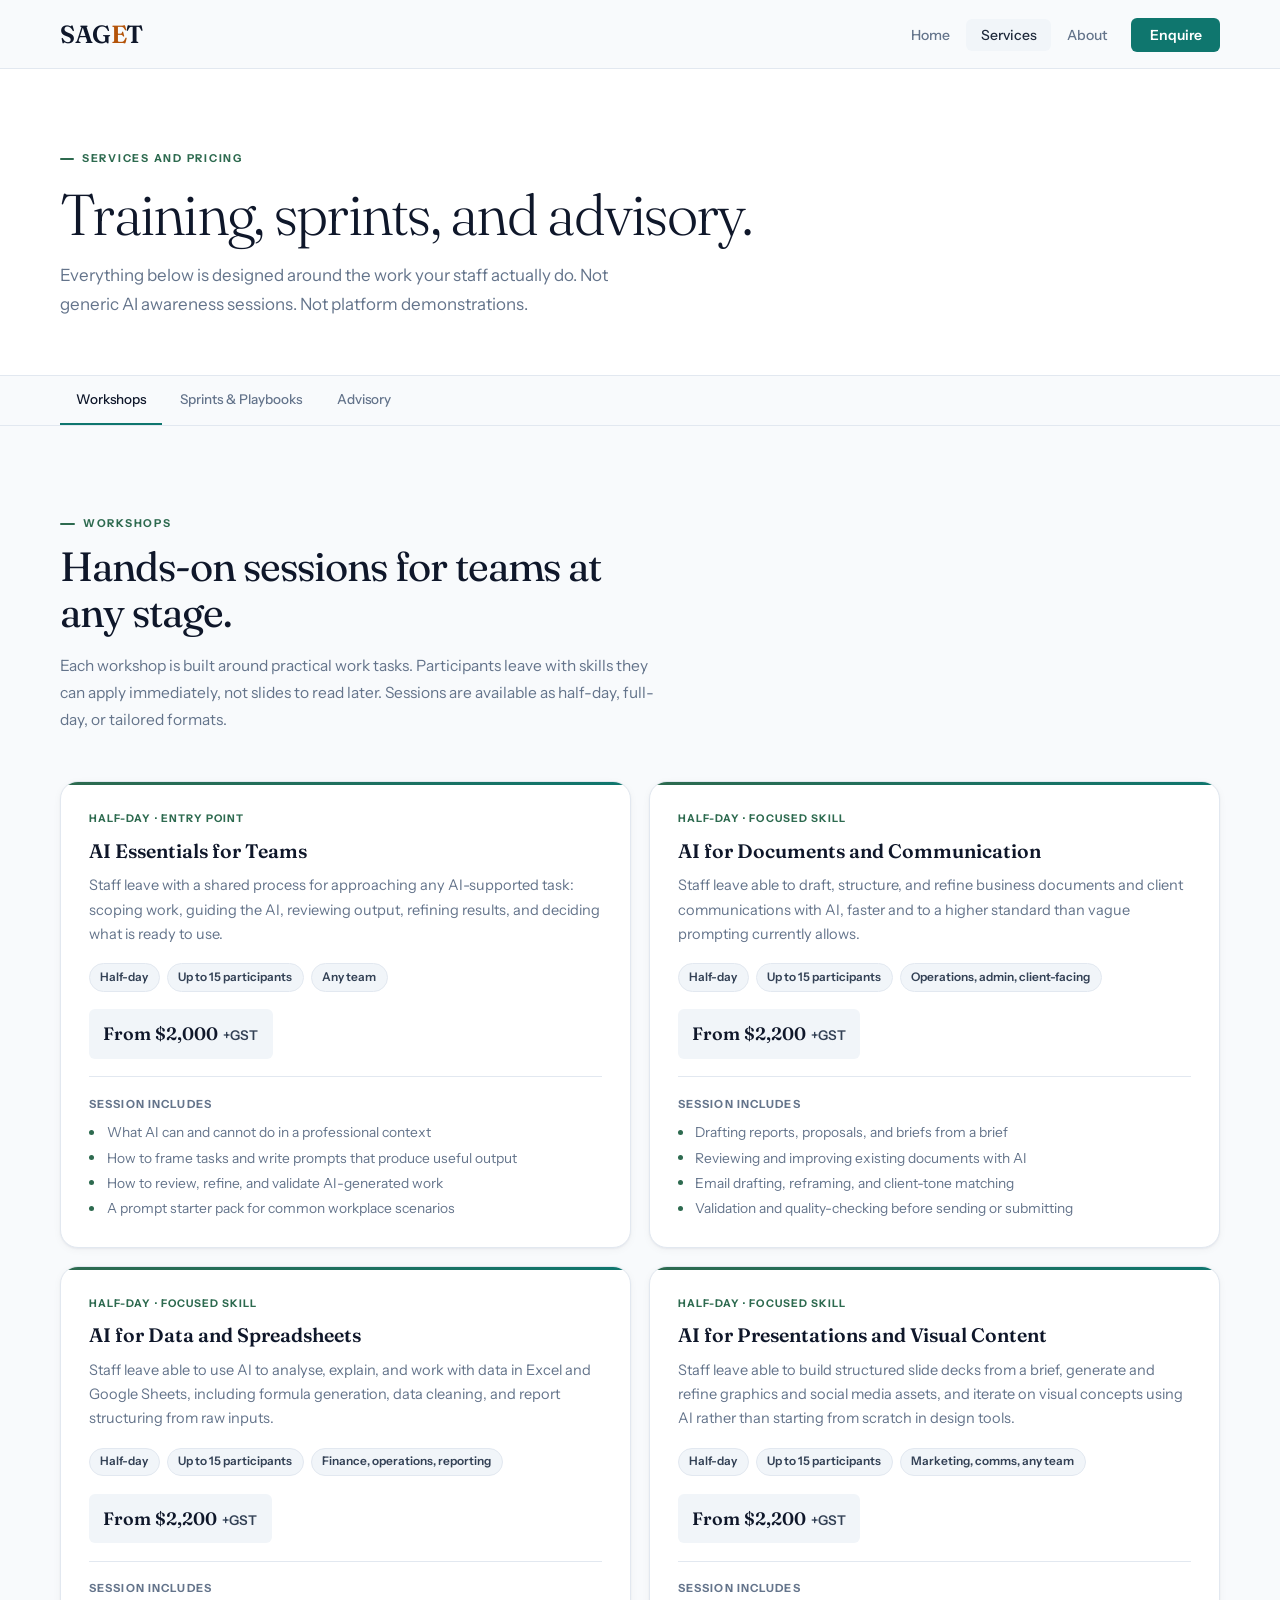
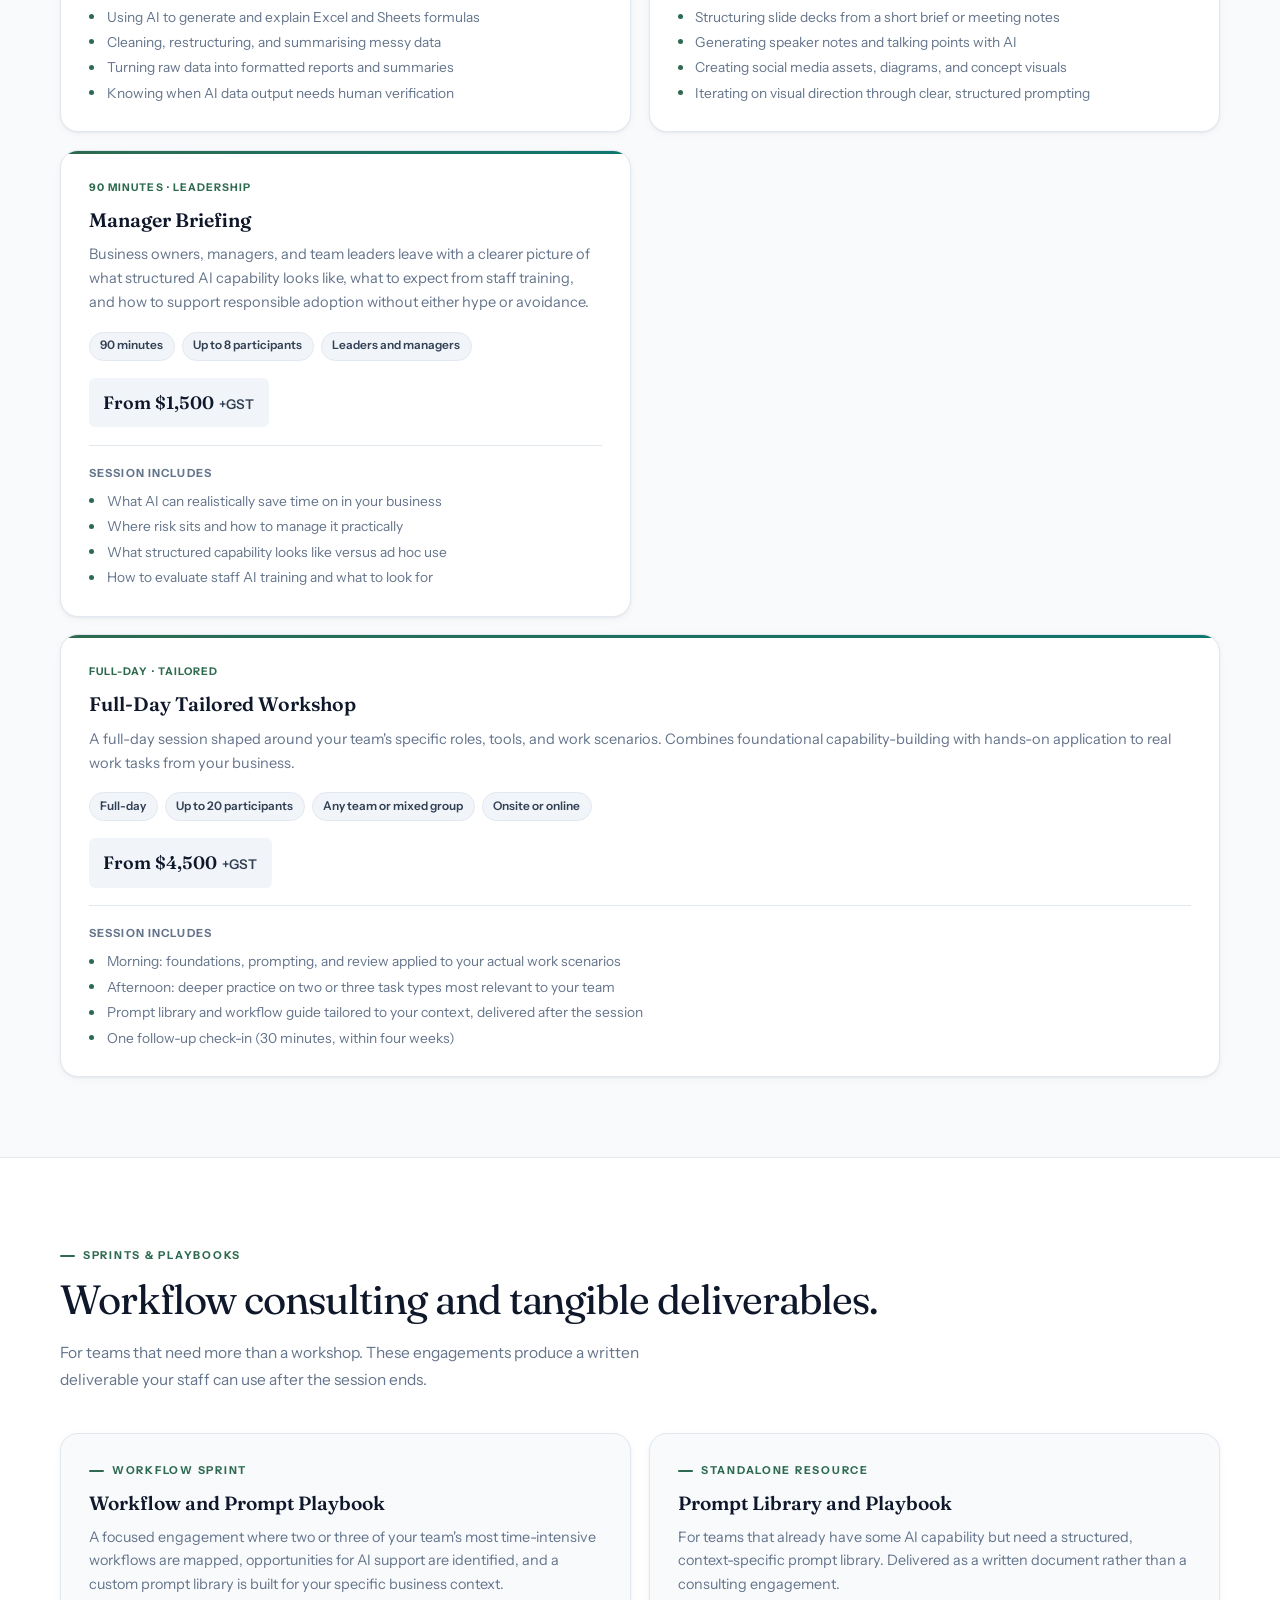
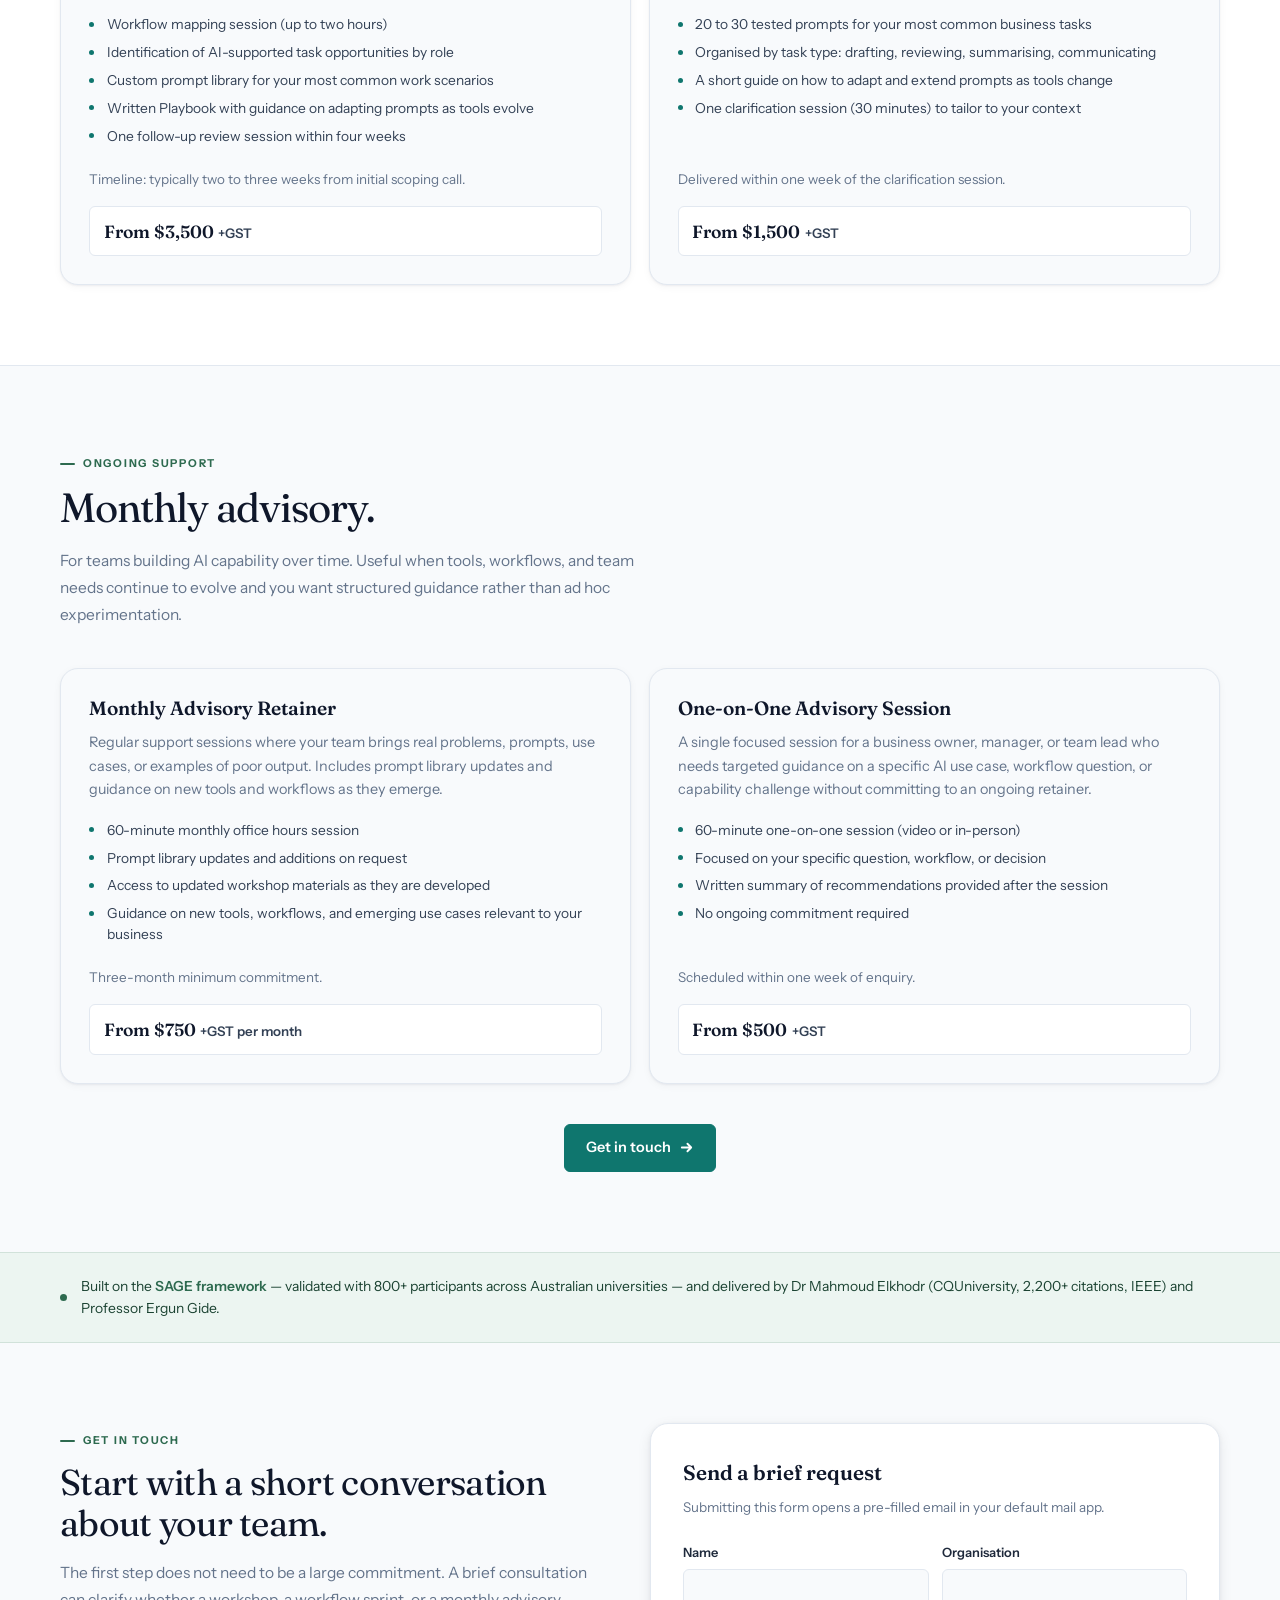
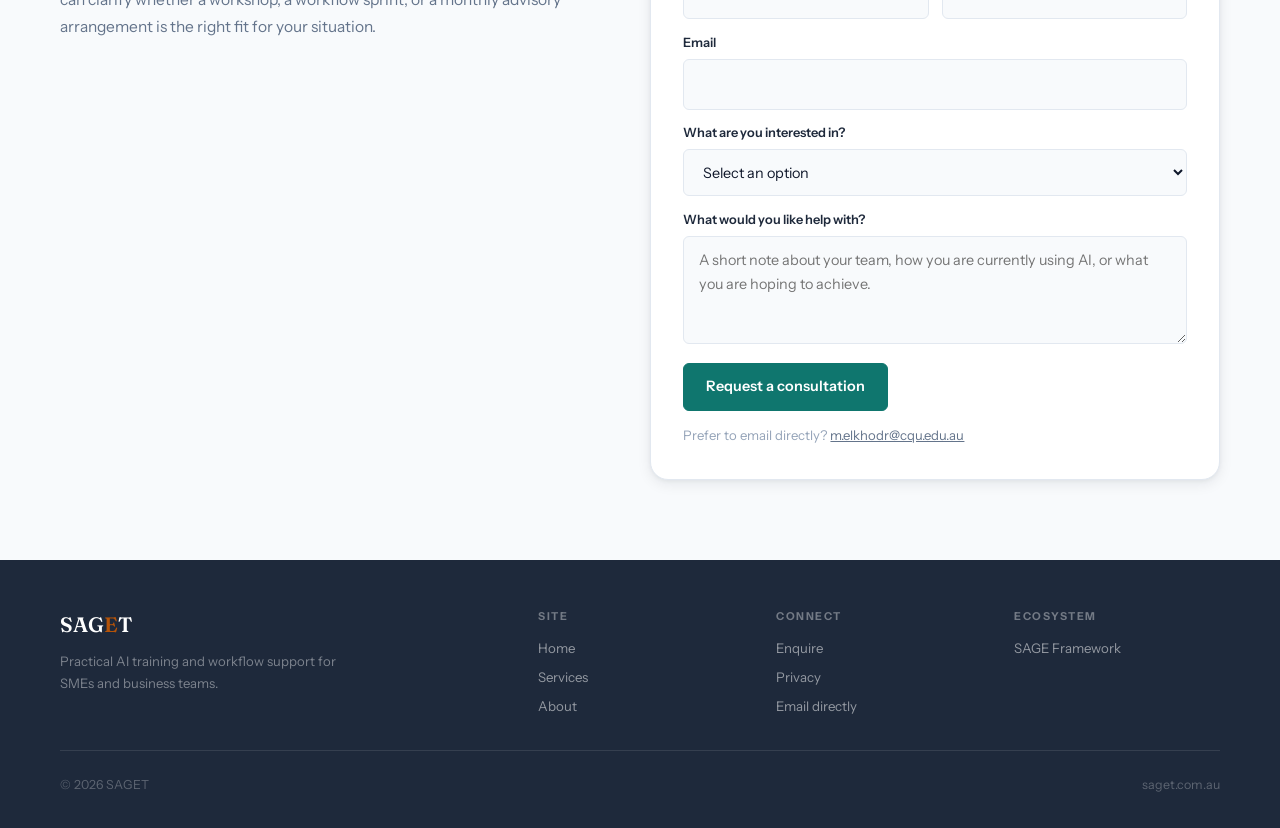
==== services.html @ 3856edbf "Add files via upload" ====
<!DOCTYPE html>
<html lang="en">
<head>
  <meta charset="UTF-8">
  <meta name="viewport" content="width=device-width, initial-scale=1.0">
  <title>Services | SAGET</title>
  <meta name="description" content="SAGET services: workshops, workflow sprints, prompt playbooks, and monthly advisory for SMEs and business teams building practical AI capability.">
  <meta name="robots" content="index, follow">
  <link rel="canonical" href="https://saget.com.au/services/">
  <meta property="og:title" content="Services | SAGET">
  <meta property="og:description" content="Workshops, workflow sprints, and ongoing advisory for business teams seeking practical AI capability.">
  <meta property="og:type" content="website">
  <meta property="og:url" content="https://saget.com.au/services/">
  <meta name="twitter:card" content="summary">
  <meta name="twitter:title" content="Services | SAGET">
  <meta name="twitter:description" content="Workshops, workflow sprints, and advisory for SMEs building lasting AI capability.">
  <link rel="preconnect" href="https://fonts.googleapis.com">
  <link rel="preconnect" href="https://fonts.gstatic.com" crossorigin>
  <link href="https://fonts.googleapis.com/css2?family=Fraunces:opsz,wght@9..144,300;9..144,400;9..144,600&family=Instrument+Sans:wght@400;500;600;700&display=swap" rel="stylesheet">
  <link rel="stylesheet" href="styles.css">
</head>
<body>

  <!-- HEADER -->
  <header class="site-header">
    <div class="header-inner">
      <a class="wordmark" href="index.html" aria-label="SAGET home">SAG<span class="e-mark">E</span>T</a>
      <nav aria-label="Primary">
        <ul class="main-nav">
          <li><a href="index.html">Home</a></li>
          <li><a href="services.html" class="is-active">Services</a></li>
          <li><a href="about.html">About</a></li>
          <li><a href="#enquire" class="nav-cta">Enquire</a></li>
        </ul>
      </nav>
      <button class="hamburger" aria-label="Open navigation" aria-expanded="false" aria-controls="mobile-nav" data-menu-toggle>
        <span></span><span></span><span></span>
      </button>
    </div>
  </header>

  <!-- MOBILE NAV -->
  <nav class="mobile-nav" id="mobile-nav" aria-label="Mobile navigation" data-menu>
    <button class="mobile-nav-close" data-menu-close aria-label="Close navigation">&#x2715;</button>
    <a href="index.html">Home</a>
    <a href="services.html">Services</a>
    <a href="about.html">About</a>
    <a href="#enquire" class="nav-cta">Enquire</a>
  </nav>

  <main>

    <!-- PAGE HERO -->
    <section class="page-hero">
      <div class="container">
        <div class="page-eyebrow">Services and pricing</div>
        <h1 class="page-title">Training, sprints, and advisory.</h1>
        <p class="page-subtitle">Everything below is designed around the work your staff actually do. Not generic AI awareness sessions. Not platform demonstrations.</p>
      </div>
    </section>

    <!-- SERVICE SUB-NAV -->
    <nav class="service-subnav" aria-label="Service sections">
      <div class="container">
        <div class="subnav-inner">
          <a href="#workshops" class="subnav-link active">Workshops</a>
          <a href="#sprints" class="subnav-link">Sprints &amp; Playbooks</a>
          <a href="#advisory" class="subnav-link">Advisory</a>
        </div>
      </div>
    </nav>

    <!-- ═══════════════════════════════════════════ -->
    <!-- SECTION 1: WORKSHOPS                        -->
    <!-- ═══════════════════════════════════════════ -->
    <section class="section services-section" id="workshops">
      <div class="container">
        <div class="services-intro">
          <div class="section-label">Workshops</div>
          <h2 class="section-title">Hands-on sessions for teams at any stage.</h2>
          <p>Each workshop is built around practical work tasks. Participants leave with skills they can apply immediately, not slides to read later. Sessions are available as half-day, full-day, or tailored formats.</p>
        </div>

        <div class="workshop-grid">

          <div class="workshop-card">
            <span class="workshop-tag">Half-day &middot; Entry point</span>
            <h3 class="workshop-name">AI Essentials for Teams</h3>
            <p class="workshop-outcome">Staff leave with a shared process for approaching any AI-supported task: scoping work, guiding the AI, reviewing output, refining results, and deciding what is ready to use.</p>
            <div class="workshop-meta">
              <span class="meta-tag">Half-day</span>
              <span class="meta-tag">Up to 15 participants</span>
              <span class="meta-tag">Any team</span>
            </div>
            <div class="workshop-price"><span>From $2,000</span> +GST</div>
            <div class="workshop-topics">
              <div class="workshop-topics-label">Session includes</div>
              <ul>
                <li>What AI can and cannot do in a professional context</li>
                <li>How to frame tasks and write prompts that produce useful output</li>
                <li>How to review, refine, and validate AI-generated work</li>
                <li>A prompt starter pack for common workplace scenarios</li>
              </ul>
            </div>
          </div>

          <div class="workshop-card">
            <span class="workshop-tag">Half-day &middot; Focused skill</span>
            <h3 class="workshop-name">AI for Documents and Communication</h3>
            <p class="workshop-outcome">Staff leave able to draft, structure, and refine business documents and client communications with AI, faster and to a higher standard than vague prompting currently allows.</p>
            <div class="workshop-meta">
              <span class="meta-tag">Half-day</span>
              <span class="meta-tag">Up to 15 participants</span>
              <span class="meta-tag">Operations, admin, client-facing</span>
            </div>
            <div class="workshop-price"><span>From $2,200</span> +GST</div>
            <div class="workshop-topics">
              <div class="workshop-topics-label">Session includes</div>
              <ul>
                <li>Drafting reports, proposals, and briefs from a brief</li>
                <li>Reviewing and improving existing documents with AI</li>
                <li>Email drafting, reframing, and client-tone matching</li>
                <li>Validation and quality-checking before sending or submitting</li>
              </ul>
            </div>
          </div>

          <div class="workshop-card">
            <span class="workshop-tag">Half-day &middot; Focused skill</span>
            <h3 class="workshop-name">AI for Data and Spreadsheets</h3>
            <p class="workshop-outcome">Staff leave able to use AI to analyse, explain, and work with data in Excel and Google Sheets, including formula generation, data cleaning, and report structuring from raw inputs.</p>
            <div class="workshop-meta">
              <span class="meta-tag">Half-day</span>
              <span class="meta-tag">Up to 15 participants</span>
              <span class="meta-tag">Finance, operations, reporting</span>
            </div>
            <div class="workshop-price"><span>From $2,200</span> +GST</div>
            <div class="workshop-topics">
              <div class="workshop-topics-label">Session includes</div>
              <ul>
                <li>Using AI to generate and explain Excel and Sheets formulas</li>
                <li>Cleaning, restructuring, and summarising messy data</li>
                <li>Turning raw data into formatted reports and summaries</li>
                <li>Knowing when AI data output needs human verification</li>
              </ul>
            </div>
          </div>

          <div class="workshop-card">
            <span class="workshop-tag">Half-day &middot; Focused skill</span>
            <h3 class="workshop-name">AI for Presentations and Visual Content</h3>
            <p class="workshop-outcome">Staff leave able to build structured slide decks from a brief, generate and refine graphics and social media assets, and iterate on visual concepts using AI rather than starting from scratch in design tools.</p>
            <div class="workshop-meta">
              <span class="meta-tag">Half-day</span>
              <span class="meta-tag">Up to 15 participants</span>
              <span class="meta-tag">Marketing, comms, any team</span>
            </div>
            <div class="workshop-price"><span>From $2,200</span> +GST</div>
            <div class="workshop-topics">
              <div class="workshop-topics-label">Session includes</div>
              <ul>
                <li>Structuring slide decks from a short brief or meeting notes</li>
                <li>Generating speaker notes and talking points with AI</li>
                <li>Creating social media assets, diagrams, and concept visuals</li>
                <li>Iterating on visual direction through clear, structured prompting</li>
              </ul>
            </div>
          </div>

          <div class="workshop-card">
            <span class="workshop-tag">90 minutes &middot; Leadership</span>
            <h3 class="workshop-name">Manager Briefing</h3>
            <p class="workshop-outcome">Business owners, managers, and team leaders leave with a clearer picture of what structured AI capability looks like, what to expect from staff training, and how to support responsible adoption without either hype or avoidance.</p>
            <div class="workshop-meta">
              <span class="meta-tag">90 minutes</span>
              <span class="meta-tag">Up to 8 participants</span>
              <span class="meta-tag">Leaders and managers</span>
            </div>
            <div class="workshop-price"><span>From $1,500</span> +GST</div>
            <div class="workshop-topics">
              <div class="workshop-topics-label">Session includes</div>
              <ul>
                <li>What AI can realistically save time on in your business</li>
                <li>Where risk sits and how to manage it practically</li>
                <li>What structured capability looks like versus ad hoc use</li>
                <li>How to evaluate staff AI training and what to look for</li>
              </ul>
            </div>
          </div>

          <div class="workshop-card full-width">
            <span class="workshop-tag">Full-day &middot; Tailored</span>
            <h3 class="workshop-name">Full-Day Tailored Workshop</h3>
            <p class="workshop-outcome">A full-day session shaped around your team's specific roles, tools, and work scenarios. Combines foundational capability-building with hands-on application to real work tasks from your business.</p>
            <div class="workshop-meta">
              <span class="meta-tag">Full-day</span>
              <span class="meta-tag">Up to 20 participants</span>
              <span class="meta-tag">Any team or mixed group</span>
              <span class="meta-tag">Onsite or online</span>
            </div>
            <div class="workshop-price"><span>From $4,500</span> +GST</div>
            <div class="workshop-topics">
              <div class="workshop-topics-label">Session includes</div>
              <ul>
                <li>Morning: foundations, prompting, and review applied to your actual work scenarios</li>
                <li>Afternoon: deeper practice on two or three task types most relevant to your team</li>
                <li>Prompt library and workflow guide tailored to your context, delivered after the session</li>
                <li>One follow-up check-in (30 minutes, within four weeks)</li>
              </ul>
            </div>
          </div>

        </div>
      </div>
    </section>

    <!-- ═══════════════════════════════════════════ -->
    <!-- SECTION 2: SPRINTS & PLAYBOOKS              -->
    <!-- ═══════════════════════════════════════════ -->
    <section class="section consulting-section" id="sprints">
      <div class="container">
        <div class="section-label">Sprints &amp; Playbooks</div>
        <h2 class="section-title">Workflow consulting and tangible deliverables.</h2>
        <p style="font-size:0.97rem;color:var(--muted);line-height:1.75;max-width:600px;margin-bottom:2.5rem;">For teams that need more than a workshop. These engagements produce a written deliverable your staff can use after the session ends.</p>

        <div class="consulting-grid" style="grid-template-columns:repeat(2,1fr);">

          <div class="consulting-card">
            <div class="section-label">Workflow Sprint</div>
            <h3 class="consulting-name">Workflow and Prompt Playbook</h3>
            <p class="consulting-desc">A focused engagement where two or three of your team's most time-intensive workflows are mapped, opportunities for AI support are identified, and a custom prompt library is built for your specific business context.</p>
            <ul class="consulting-deliverables">
              <li>Workflow mapping session (up to two hours)</li>
              <li>Identification of AI-supported task opportunities by role</li>
              <li>Custom prompt library for your most common work scenarios</li>
              <li>Written Playbook with guidance on adapting prompts as tools evolve</li>
              <li>One follow-up review session within four weeks</li>
            </ul>
            <p style="font-size:0.84rem;color:var(--muted);margin-bottom:1rem;">Timeline: typically two to three weeks from initial scoping call.</p>
            <div class="consulting-price"><span>From $3,500</span> +GST</div>
          </div>

          <div class="consulting-card">
            <div class="section-label">Standalone resource</div>
            <h3 class="consulting-name">Prompt Library and Playbook</h3>
            <p class="consulting-desc">For teams that already have some AI capability but need a structured, context-specific prompt library. Delivered as a written document rather than a consulting engagement.</p>
            <ul class="consulting-deliverables">
              <li>20 to 30 tested prompts for your most common business tasks</li>
              <li>Organised by task type: drafting, reviewing, summarising, communicating</li>
              <li>A short guide on how to adapt and extend prompts as tools change</li>
              <li>One clarification session (30 minutes) to tailor to your context</li>
            </ul>
            <p style="font-size:0.84rem;color:var(--muted);margin-bottom:1rem;">Delivered within one week of the clarification session.</p>
            <div class="consulting-price"><span>From $1,500</span> +GST</div>
          </div>

        </div>
      </div>
    </section>

    <!-- ═══════════════════════════════════════════ -->
    <!-- SECTION 3: ADVISORY                         -->
    <!-- ═══════════════════════════════════════════ -->
    <section class="section services-section" id="advisory">
      <div class="container">
        <div class="section-label">Ongoing support</div>
        <h2 class="section-title">Monthly advisory.</h2>
        <p style="font-size:0.97rem;color:var(--muted);line-height:1.75;max-width:600px;margin-bottom:2.5rem;">For teams building AI capability over time. Useful when tools, workflows, and team needs continue to evolve and you want structured guidance rather than ad hoc experimentation.</p>

        <div class="consulting-grid" style="grid-template-columns:repeat(2,1fr);">
          <div class="consulting-card">
            <h3 class="consulting-name">Monthly Advisory Retainer</h3>
            <p class="consulting-desc">Regular support sessions where your team brings real problems, prompts, use cases, or examples of poor output. Includes prompt library updates and guidance on new tools and workflows as they emerge.</p>
            <ul class="consulting-deliverables">
              <li>60-minute monthly office hours session</li>
              <li>Prompt library updates and additions on request</li>
              <li>Access to updated workshop materials as they are developed</li>
              <li>Guidance on new tools, workflows, and emerging use cases relevant to your business</li>
            </ul>
            <p style="font-size:0.84rem;color:var(--muted);margin-bottom:1rem;">Three-month minimum commitment.</p>
            <div class="consulting-price"><span>From $750</span> +GST per month</div>
          </div>

          <div class="consulting-card">
            <h3 class="consulting-name">One-on-One Advisory Session</h3>
            <p class="consulting-desc">A single focused session for a business owner, manager, or team lead who needs targeted guidance on a specific AI use case, workflow question, or capability challenge without committing to an ongoing retainer.</p>
            <ul class="consulting-deliverables">
              <li>60-minute one-on-one session (video or in-person)</li>
              <li>Focused on your specific question, workflow, or decision</li>
              <li>Written summary of recommendations provided after the session</li>
              <li>No ongoing commitment required</li>
            </ul>
            <p style="font-size:0.84rem;color:var(--muted);margin-bottom:1rem;">Scheduled within one week of enquiry.</p>
            <div class="consulting-price"><span>From $500</span> +GST</div>
          </div>
        </div>

        <div style="text-align:center;margin-top:2.5rem;">
          <a href="#enquire" class="btn btn-action">
            Get in touch
            <svg viewBox="0 0 16 16" fill="none" stroke="currentColor" stroke-width="2" stroke-linecap="round" stroke-linejoin="round"><path d="M3 8h10M9 4l4 4-4 4"/></svg>
          </a>
        </div>
      </div>
    </section>

    <!-- CREDIBILITY STRIP -->
    <div class="credibility-strip">
      <div class="credibility-inner">
        <div class="credibility-dot" aria-hidden="true"></div>
        <p class="credibility-text">
          Built on the <a href="https://sage-framework.com/" target="_blank" rel="noreferrer">SAGE framework</a> &mdash; validated with 800+ participants across Australian universities &mdash; and delivered by Dr Mahmoud Elkhodr (CQUniversity, 2,200+ citations, IEEE) and Professor Ergun Gide.
        </p>
      </div>
    </div>

    <!-- ═══════════════════════════════════════════ -->
    <!-- ENQUIRY FORM — single form for the site     -->
    <!-- ═══════════════════════════════════════════ -->
    <section class="section enquiry-section" id="enquire">
      <div class="container">
        <div class="enquiry-grid">

          <div class="enquiry-copy">
            <div class="section-label">Get in touch</div>
            <h2>Start with a short conversation about your team.</h2>
            <p>The first step does not need to be a large commitment. A brief consultation can clarify whether a workshop, a workflow sprint, or a monthly advisory arrangement is the right fit for your situation.</p>
          </div>

          <div class="form-card">
            <h3 class="form-card-title">Send a brief request</h3>
            <p class="form-card-sub">Submitting this form opens a pre-filled email in your default mail app.</p>

            <form class="consultation-form" data-consultation-form data-form-source="Services page" data-submit-to="m.elkhodr@cqu.edu.au">
              <div class="form-grid">
                <div class="field">
                  <label for="enquire-name">Name</label>
                  <input id="enquire-name" name="name" type="text" required autocomplete="name">
                </div>
                <div class="field">
                  <label for="enquire-organisation">Organisation</label>
                  <input id="enquire-organisation" name="organisation" type="text" required autocomplete="organization">
                </div>
                <div class="field field-full">
                  <label for="enquire-email">Email</label>
                  <input id="enquire-email" name="email" type="email" required autocomplete="email">
                </div>
                <div class="field field-full">
                  <label for="enquire-interest">What are you interested in?</label>
                  <select id="enquire-interest" name="interest">
                    <option selected value="">Select an option</option>
                    <option>Workshop (half-day or full-day)</option>
                    <option>Workflow Sprint and Prompt Playbook</option>
                    <option>Prompt Library only</option>
                    <option>Monthly Advisory</option>
                    <option>Manager or leadership briefing</option>
                    <option>Not sure yet</option>
                  </select>
                </div>
                <div class="field field-full">
                  <label for="enquire-message">What would you like help with?</label>
                  <textarea id="enquire-message" name="message" placeholder="A short note about your team, how you are currently using AI, or what you are hoping to achieve."></textarea>
                </div>
              </div>

              <div class="form-actions">
                <button class="btn btn-action" type="submit">Request a consultation</button>
              </div>
            </form>

            <p class="form-note">Prefer to email directly? <a href="mailto:m.elkhodr@cqu.edu.au?subject=SAGET%20Enquiry">m.elkhodr@cqu.edu.au</a></p>
          </div>

        </div>
      </div>
    </section>

  </main>

  <!-- FOOTER -->
  <footer class="site-footer">
    <div class="container">
      <div class="footer-grid">
        <div>
          <div class="footer-wordmark">SAG<span class="e-mark">E</span>T</div>
          <p class="footer-tagline">Practical AI training and workflow support for SMEs and business teams.</p>
        </div>
        <div>
          <div class="footer-heading">Site</div>
          <nav class="footer-links" aria-label="Footer site links">
            <a href="index.html">Home</a>
            <a href="services.html">Services</a>
            <a href="about.html">About</a>
          </nav>
        </div>
        <div>
          <div class="footer-heading">Connect</div>
          <nav class="footer-links" aria-label="Footer contact links">
            <a href="#enquire">Enquire</a>
            <a href="privacy.html">Privacy</a>
            <a href="mailto:m.elkhodr@cqu.edu.au?subject=SAGET%20Enquiry">Email directly</a>
          </nav>
        </div>
        <div>
          <div class="footer-heading">Ecosystem</div>
          <nav class="footer-links" aria-label="Footer ecosystem links">
            <a href="https://sage-framework.com/" target="_blank" rel="noreferrer">SAGE Framework</a>
          </nav>
        </div>
      </div>
      <div class="footer-bottom">
        <span>&copy; <span data-year></span> SAGET</span>
        <span>saget.com.au</span>
      </div>
    </div>
  </footer>

  <script src="script.js"></script>
</body>
</html>
---- styles.css ----
/* =====================================================
   SAGET — styles.css
   Commercial palette. Fraunces + Instrument Sans.
   ===================================================== */

:root {
  /* Core palette */
  --ink:          #0f172a;
  --slate:        #1e293b;
  --body:         #334155;
  --muted:        #64748b;
  --subtle:       #94a3b8;
  --line:         #e2e8f0;
  --surface:      #f1f5f9;
  --bg:           #f8fafc;
  --white:        #ffffff;

  /* Brand accents */
  --sage:         #2d6a4f;
  --sage-dark:    #1b4332;
  --sage-pale:    #ecf5f1;
  --action:       #0f766e;
  --action-dark:  #0a5955;
  --action-pale:  #f0fdfa;
  --ember:        #b45309;   /* E in wordmark */

  /* Shadows */
  --shadow-sm:    0 1px 2px rgba(15,23,42,0.05), 0 2px 8px rgba(15,23,42,0.04);
  --shadow-md:    0 4px 14px rgba(15,23,42,0.08), 0 1px 4px rgba(15,23,42,0.05);
  --shadow-lg:    0 12px 40px rgba(15,23,42,0.1), 0 2px 8px rgba(15,23,42,0.05);

  /* Shape */
  --radius-sm:    6px;
  --radius-md:    12px;
  --radius-lg:    18px;
  --radius-xl:    24px;

  /* Layout */
  --max-width:    1160px;
}

*, *::before, *::after { box-sizing: border-box; margin: 0; padding: 0; }

html { scroll-behavior: smooth; }

body {
  background: var(--bg);
  color: var(--body);
  font-family: 'Instrument Sans', system-ui, sans-serif;
  font-size: 16px;
  line-height: 1.65;
  -webkit-font-smoothing: antialiased;
}

a { color: inherit; text-decoration: none; }
img { max-width: 100%; display: block; }
button, input, textarea, select { font: inherit; }


/* ── LAYOUT ─────────────────────────────────────── */

.container {
  width: min(var(--max-width), calc(100% - 2.8rem));
  margin: 0 auto;
}

.section {
  padding: 5rem 0;
}

.section-label {
  display: inline-flex;
  align-items: center;
  gap: 0.5rem;
  font-size: 0.68rem;
  font-weight: 700;
  letter-spacing: 0.16em;
  text-transform: uppercase;
  color: var(--sage);
  margin-bottom: 0.75rem;
}

.section-label::before {
  content: '';
  width: 15px;
  height: 2px;
  background: var(--sage);
  border-radius: 2px;
  flex-shrink: 0;
}

.section-title {
  font-family: 'Fraunces', Georgia, serif;
  font-size: clamp(1.9rem, 3.5vw, 2.55rem);
  font-weight: 400;
  color: var(--ink);
  letter-spacing: -0.025em;
  line-height: 1.12;
  margin-bottom: 1rem;
}

.section-body {
  font-size: 1rem;
  color: var(--muted);
  max-width: 580px;
  line-height: 1.75;
}


/* ── BUTTONS ─────────────────────────────────────── */

.btn {
  display: inline-flex;
  align-items: center;
  justify-content: center;
  gap: 0.45rem;
  min-height: 46px;
  padding: 0.7rem 1.35rem;
  border-radius: var(--radius-sm);
  border: 1.5px solid transparent;
  font-size: 0.9rem;
  font-weight: 600;
  text-decoration: none;
  cursor: pointer;
  transition: all 0.16s ease;
  white-space: nowrap;
}

.btn svg { width: 15px; height: 15px; flex-shrink: 0; }

.btn-primary {
  background: var(--slate);
  color: var(--white);
  border-color: var(--slate);
}
.btn-primary:hover, .btn-primary:focus-visible {
  background: var(--ink);
  border-color: var(--ink);
  transform: translateY(-1px);
  box-shadow: var(--shadow-md);
  outline: none;
}

.btn-action {
  background: var(--action);
  color: var(--white);
  border-color: var(--action);
}
.btn-action:hover, .btn-action:focus-visible {
  background: var(--action-dark);
  border-color: var(--action-dark);
  transform: translateY(-1px);
  box-shadow: 0 6px 20px rgba(15,118,110,0.2);
  outline: none;
}

.btn-outline {
  background: transparent;
  color: var(--slate);
  border-color: var(--line);
}
.btn-outline:hover, .btn-outline:focus-visible {
  background: var(--white);
  border-color: var(--subtle);
  transform: translateY(-1px);
  outline: none;
}

.btn-sage {
  background: var(--sage-pale);
  color: var(--sage-dark);
  border-color: rgba(45,106,79,0.22);
}
.btn-sage:hover, .btn-sage:focus-visible {
  background: #d8eee4;
  border-color: rgba(45,106,79,0.38);
  transform: translateY(-1px);
  outline: none;
}


/* ── HEADER ──────────────────────────────────────── */

.site-header {
  position: sticky;
  top: 0;
  z-index: 100;
  background: rgba(248,250,252,0.96);
  backdrop-filter: blur(12px);
  -webkit-backdrop-filter: blur(12px);
  border-bottom: 1px solid var(--line);
}

.header-inner {
  width: min(var(--max-width), calc(100% - 2.8rem));
  margin: 0 auto;
  min-height: 68px;
  display: flex;
  align-items: center;
  justify-content: space-between;
  gap: 1.5rem;
}

.wordmark {
  font-family: 'Fraunces', Georgia, serif;
  font-size: 1.55rem;
  font-weight: 600;
  color: var(--ink);
  letter-spacing: -0.02em;
  text-decoration: none;
  flex-shrink: 0;
}

.wordmark .e-mark { color: var(--ember); }

.main-nav {
  display: flex;
  align-items: center;
  gap: 0.1rem;
  list-style: none;
}

.main-nav a {
  font-size: 0.875rem;
  font-weight: 500;
  color: var(--muted);
  padding: 0.45rem 0.9rem;
  border-radius: var(--radius-sm);
  transition: background 0.15s, color 0.15s;
  white-space: nowrap;
  text-decoration: none;
}

.main-nav a:hover,
.main-nav a:focus-visible,
.main-nav a.is-active {
  background: var(--surface);
  color: var(--slate);
  outline: none;
}

.main-nav .nav-cta {
  background: var(--action);
  color: var(--white) !important;
  padding: 0.5rem 1.15rem;
  border-radius: var(--radius-sm);
  font-weight: 600;
  margin-left: 0.5rem;
}

.main-nav .nav-cta:hover,
.main-nav .nav-cta:focus-visible {
  background: var(--action-dark);
}

.hamburger {
  display: none;
  flex-direction: column;
  gap: 5px;
  cursor: pointer;
  padding: 8px;
  background: none;
  border: 1px solid var(--line);
  border-radius: var(--radius-sm);
}

.hamburger span {
  display: block;
  width: 20px;
  height: 2px;
  background: var(--slate);
  border-radius: 2px;
}

/* Mobile nav overlay */
.mobile-nav {
  display: none;
  position: fixed;
  inset: 0;
  background: var(--white);
  z-index: 200;
  flex-direction: column;
  padding: 5rem 2rem 2rem;
  gap: 0;
}

.mobile-nav.open { display: flex; }

.mobile-nav a {
  font-size: 1.05rem;
  font-weight: 500;
  color: var(--body);
  padding: 0.9rem 0;
  border-bottom: 1px solid var(--line);
  text-decoration: none;
}

.mobile-nav a:hover { color: var(--action); }

.mobile-nav .nav-cta {
  margin-top: 1.5rem;
  background: var(--action);
  color: var(--white) !important;
  padding: 0.9rem 1.25rem;
  border-radius: var(--radius-sm);
  font-weight: 600;
  text-align: center;
  border: none;
  border-bottom: none !important;
}

.mobile-nav .nav-cta:hover { background: var(--action-dark); color: var(--white); }

.mobile-nav-close {
  position: absolute;
  top: 1.25rem;
  right: 1.5rem;
  background: none;
  border: 1px solid var(--line);
  border-radius: var(--radius-sm);
  padding: 0.35rem 0.65rem;
  font-size: 1.1rem;
  cursor: pointer;
  color: var(--muted);
}


/* ── HERO ────────────────────────────────────────── */

.hero {
  padding: 6rem 0 5.5rem;
  background: var(--white);
  border-bottom: 1px solid var(--line);
}

.hero-grid {
  width: min(var(--max-width), calc(100% - 2.8rem));
  margin: 0 auto;
  display: grid;
  grid-template-columns: 1fr 1fr;
  gap: 4rem;
  align-items: center;
}

.hero-copy {}

.hero-eyebrow {
  display: inline-flex;
  align-items: center;
  gap: 0.5rem;
  font-size: 0.7rem;
  font-weight: 700;
  letter-spacing: 0.16em;
  text-transform: uppercase;
  color: var(--action);
  margin-bottom: 1.5rem;
  opacity: 0;
  animation: fadeUp 0.6s ease forwards 0.05s;
}

.hero-eyebrow::before {
  content: '';
  width: 18px;
  height: 2px;
  background: var(--action);
  border-radius: 2px;
  flex-shrink: 0;
}

.hero-title {
  font-family: 'Fraunces', Georgia, serif;
  font-size: clamp(2.8rem, 6vw, 4.8rem);
  font-weight: 300;
  line-height: 1.06;
  letter-spacing: -0.03em;
  color: var(--ink);
  margin-bottom: 1.3rem;
  opacity: 0;
  animation: fadeUp 0.65s ease forwards 0.15s;
}

.hero-title em {
  font-style: italic;
  color: var(--sage);
}

.hero-tagline {
  font-size: 1.15rem;
  font-weight: 500;
  letter-spacing: 0.04em;
  color: var(--muted);
  margin-bottom: 1.5rem;
  opacity: 0;
  animation: fadeUp 0.65s ease forwards 0.18s;
}

.rotating-word-wrapper {
  display: inline-block;
  position: relative;
  min-width: 8ch;
  text-align: left;
}

.rotating-word {
  display: inline-block;
  position: absolute;
  left: 0;
  opacity: 0;
  color: var(--action);
  font-weight: 700;
  transform: translateY(8px);
  transition: opacity 0.4s ease, transform 0.4s ease;
}

.rotating-word.active {
  position: relative;
  opacity: 1;
  transform: translateY(0);
}

.hero-sub {
  font-size: 1.15rem;
  color: var(--muted);
  max-width: 520px;
  line-height: 1.72;
  margin-bottom: 2.5rem;
  opacity: 0;
  animation: fadeUp 0.65s ease forwards 0.25s;
}

.hero-actions {
  display: flex;
  flex-wrap: wrap;
  gap: 0.75rem;
  opacity: 0;
  animation: fadeUp 0.65s ease forwards 0.35s;
}


/* ── HERO OUTCOME CARD ───────────────────────── */

.hero-card {
  background: var(--bg);
  border: 1px solid var(--line);
  border-radius: var(--radius-xl);
  padding: 2rem 2rem 1.75rem;
  box-shadow: var(--shadow-md);
}

.hero-card-label {
  font-size: 0.68rem;
  font-weight: 700;
  letter-spacing: 0.14em;
  text-transform: uppercase;
  color: var(--action);
  margin-bottom: 1.25rem;
  display: flex;
  align-items: center;
  gap: 0.5rem;
}

.hero-card-label::before {
  content: '';
  width: 14px;
  height: 2px;
  background: var(--action);
  border-radius: 2px;
  flex-shrink: 0;
}

.hero-card-list {
  display: flex;
  flex-direction: column;
  gap: 0.85rem;
}

.hero-card-item {
  display: flex;
  align-items: flex-start;
  gap: 0.75rem;
}

.hero-check {
  width: 22px;
  height: 22px;
  flex-shrink: 0;
  color: var(--action);
  margin-top: 0.1rem;
}

.hero-card-item span {
  font-size: 0.95rem;
  font-weight: 500;
  color: var(--ink);
  line-height: 1.45;
}


/* ── SKILLS SECTION ──────────────────────────────── */

.skills-section {
  background: var(--bg);
}

.skills-header {
  margin-bottom: 2.5rem;
  max-width: 580px;
}

.skills-grid {
  display: grid;
  grid-template-columns: repeat(2, 1fr);
  gap: 0.9rem;
}

.skill-item {
  display: flex;
  align-items: flex-start;
  gap: 1rem;
  padding: 1.2rem 1.3rem;
  background: var(--white);
  border: 1px solid var(--line);
  border-radius: var(--radius-md);
  box-shadow: var(--shadow-sm);
  transition: box-shadow 0.18s, transform 0.18s;
}

.skill-item:hover {
  box-shadow: var(--shadow-md);
  transform: translateY(-1px);
}

.skill-icon {
  width: 36px;
  height: 36px;
  border-radius: var(--radius-sm);
  background: var(--action-pale);
  display: flex;
  align-items: center;
  justify-content: center;
  flex-shrink: 0;
  color: var(--action);
}

.skill-icon svg { width: 17px; height: 17px; }

.skill-text {
  padding-top: 0.3rem;
}

.skill-text strong {
  display: block;
  color: var(--ink);
  font-size: 0.92rem;
  font-weight: 600;
  margin-bottom: 0.18rem;
}

.skill-text span {
  font-size: 0.86rem;
  color: var(--muted);
  line-height: 1.55;
}


/* ── SERVICE TIERS ───────────────────────────────── */

.tiers-section {
  background: var(--white);
  border-top: 1px solid var(--line);
  border-bottom: 1px solid var(--line);
}

.tiers-header {
  margin-bottom: 2.5rem;
}

.tier-grid {
  display: grid;
  grid-template-columns: repeat(3, 1fr);
  gap: 1.1rem;
}

.tier-card {
  position: relative;
  padding: 1.75rem;
  background: var(--bg);
  border: 1.5px solid var(--line);
  border-radius: var(--radius-lg);
  display: flex;
  flex-direction: column;
  transition: box-shadow 0.2s, transform 0.2s;
}

.tier-card:hover {
  box-shadow: var(--shadow-md);
  transform: translateY(-2px);
}

.tier-card.featured {
  background: var(--white);
  border-color: var(--action);
  box-shadow: 0 0 0 1px var(--action), var(--shadow-md);
}

.tier-badge {
  display: inline-flex;
  align-items: center;
  padding: 0.22rem 0.65rem;
  border-radius: 999px;
  font-size: 0.64rem;
  font-weight: 700;
  letter-spacing: 0.08em;
  text-transform: uppercase;
  margin-bottom: 1rem;
  width: fit-content;
}

.tier-badge.popular {
  background: rgba(15,118,110,0.1);
  color: var(--action);
}

.tier-badge.standard {
  background: var(--surface);
  color: var(--muted);
}

.tier-name {
  font-family: 'Fraunces', Georgia, serif;
  font-size: 1.35rem;
  font-weight: 600;
  color: var(--ink);
  margin-bottom: 0.6rem;
  line-height: 1.2;
}

.tier-desc {
  font-size: 0.9rem;
  color: var(--muted);
  line-height: 1.65;
  flex: 1;
  margin-bottom: 1.35rem;
}

.tier-price {
  display: flex;
  align-items: baseline;
  gap: 0.35rem;
  padding: 0.8rem 1rem;
  background: var(--surface);
  border-radius: var(--radius-sm);
  margin-bottom: 1.25rem;
}

.tier-price-amount {
  font-family: 'Fraunces', Georgia, serif;
  font-size: 1.3rem;
  font-weight: 600;
  color: var(--ink);
}

.tier-price-note {
  font-size: 0.8rem;
  color: var(--muted);
}

.tier-actions {
  display: flex;
  flex-direction: column;
  gap: 0.6rem;
  margin-top: auto;
}


/* ── CREDIBILITY STRIP ───────────────────────────── */

.credibility-strip {
  padding: 1.4rem 0;
  background: var(--sage-pale);
  border-top: 1px solid rgba(45,106,79,0.14);
  border-bottom: 1px solid rgba(45,106,79,0.14);
}

.credibility-inner {
  width: min(var(--max-width), calc(100% - 2.8rem));
  margin: 0 auto;
  display: flex;
  align-items: center;
  gap: 0.85rem;
}

.credibility-dot {
  width: 7px;
  height: 7px;
  border-radius: 50%;
  background: var(--sage);
  flex-shrink: 0;
}

.credibility-text {
  font-size: 0.87rem;
  color: var(--sage-dark);
  line-height: 1.6;
}

.credibility-text a {
  color: var(--sage);
  font-weight: 600;
  text-decoration: none;
}

.credibility-text a:hover { text-decoration: underline; }


/* ── ENQUIRY SECTION & FORM ──────────────────────── */

.enquiry-section {
  background: var(--bg);
}

.enquiry-grid {
  display: grid;
  grid-template-columns: minmax(0, 1fr) minmax(0, 1.05fr);
  gap: 3rem;
  align-items: start;
}

.enquiry-copy h2 {
  font-family: 'Fraunces', Georgia, serif;
  font-size: clamp(1.7rem, 3vw, 2.25rem);
  font-weight: 400;
  color: var(--ink);
  letter-spacing: -0.02em;
  line-height: 1.15;
  margin-bottom: 0.9rem;
}

.enquiry-copy p {
  font-size: 0.97rem;
  color: var(--muted);
  line-height: 1.75;
  margin-bottom: 1.5rem;
}

.enquiry-steps {
  display: flex;
  flex-direction: column;
  gap: 1rem;
}

.enquiry-step {
  display: flex;
  gap: 0.85rem;
  align-items: flex-start;
}

.step-dot {
  width: 27px;
  height: 27px;
  border-radius: 50%;
  background: var(--action-pale);
  border: 1.5px solid rgba(15,118,110,0.2);
  display: flex;
  align-items: center;
  justify-content: center;
  font-size: 0.7rem;
  font-weight: 700;
  color: var(--action);
  flex-shrink: 0;
  margin-top: 0.1rem;
}

.enquiry-step p {
  font-size: 0.88rem;
  color: var(--muted);
  margin: 0;
  line-height: 1.6;
}

.enquiry-step p strong {
  display: block;
  color: var(--body);
  font-size: 0.9rem;
  margin-bottom: 0.15rem;
}

.form-card {
  background: var(--white);
  border: 1px solid var(--line);
  border-radius: var(--radius-lg);
  padding: 2rem;
  box-shadow: var(--shadow-md);
}

.form-card-title {
  font-family: 'Fraunces', Georgia, serif;
  font-size: 1.3rem;
  font-weight: 600;
  color: var(--ink);
  margin-bottom: 0.35rem;
}

.form-card-sub {
  font-size: 0.84rem;
  color: var(--muted);
  margin-bottom: 1.5rem;
}

.form-grid {
  display: grid;
  grid-template-columns: repeat(2, 1fr);
  gap: 0.8rem;
}

.field {
  display: flex;
  flex-direction: column;
  gap: 0.35rem;
}

.field.field-full { grid-column: 1 / -1; }

.field label {
  font-size: 0.8rem;
  font-weight: 600;
  color: var(--slate);
}

.field input,
.field select,
.field textarea {
  width: 100%;
  padding: 0.78rem 0.9rem;
  border: 1.5px solid var(--line);
  border-radius: var(--radius-sm);
  background: var(--bg);
  color: var(--ink);
  font-size: 0.9rem;
  transition: border-color 0.16s, box-shadow 0.16s;
}

.field textarea {
  min-height: 108px;
  resize: vertical;
}

.field input:focus,
.field select:focus,
.field textarea:focus {
  outline: none;
  border-color: var(--action);
  box-shadow: 0 0 0 3px rgba(15,118,110,0.1);
  background: var(--white);
}

.form-actions {
  display: flex;
  gap: 0.7rem;
  margin-top: 1.2rem;
  flex-wrap: wrap;
}

.form-note {
  font-size: 0.82rem;
  color: var(--subtle);
  margin-top: 0.9rem;
}

.form-note a {
  color: var(--muted);
  text-decoration: underline;
}


/* ── PAGE HERO (inner pages) ─────────────────────── */

.page-hero {
  background: var(--white);
  border-bottom: 1px solid var(--line);
  padding: 4.5rem 0 3.5rem;
}

.page-eyebrow {
  display: inline-flex;
  align-items: center;
  gap: 0.5rem;
  font-size: 0.68rem;
  font-weight: 700;
  letter-spacing: 0.16em;
  text-transform: uppercase;
  color: var(--sage);
  margin-bottom: 1rem;
}

.page-eyebrow::before {
  content: '';
  width: 14px;
  height: 2px;
  background: var(--sage);
  border-radius: 2px;
}

.page-title {
  font-family: 'Fraunces', Georgia, serif;
  font-size: clamp(2.4rem, 5vw, 3.6rem);
  font-weight: 300;
  color: var(--ink);
  letter-spacing: -0.03em;
  line-height: 1.06;
  margin-bottom: 1rem;
}

.page-subtitle {
  font-size: 1.06rem;
  color: var(--muted);
  line-height: 1.72;
  max-width: 580px;
}


/* ── SERVICE SUB-NAV ──────────────────────────────── */

.service-subnav {
  position: sticky;
  top: 68px;
  z-index: 90;
  background: rgba(248,250,252,0.97);
  backdrop-filter: blur(10px);
  -webkit-backdrop-filter: blur(10px);
  border-bottom: 1px solid var(--line);
}

.subnav-inner {
  display: flex;
  align-items: center;
  gap: 0.15rem;
}

.subnav-link {
  font-size: 0.84rem;
  font-weight: 500;
  color: var(--muted);
  padding: 0.75rem 1rem;
  text-decoration: none;
  border-bottom: 2px solid transparent;
  transition: color 0.15s, border-color 0.15s;
  white-space: nowrap;
}

.subnav-link:hover,
.subnav-link.active {
  color: var(--ink);
  border-bottom-color: var(--action);
}

.subnav-link.subnav-cta {
  margin-left: auto;
  background: var(--action);
  color: var(--white) !important;
  border: none;
  border-radius: var(--radius-sm);
  padding: 0.45rem 1rem;
  font-weight: 600;
  font-size: 0.8rem;
}

.subnav-link.subnav-cta:hover {
  background: var(--action-dark);
}

@media (max-width: 860px) {
  .service-subnav { top: 68px; }
  .subnav-inner { overflow-x: auto; -webkit-overflow-scrolling: touch; }
  .subnav-link { font-size: 0.78rem; padding: 0.65rem 0.75rem; }
}

/* ── SERVICES PAGE ───────────────────────────────── */

.services-section {
  background: var(--bg);
}

.services-intro {
  max-width: 600px;
  margin-bottom: 3rem;
}

.services-intro p {
  font-size: 0.97rem;
  color: var(--muted);
  line-height: 1.75;
}

.workshop-grid {
  display: grid;
  grid-template-columns: repeat(2, 1fr);
  gap: 1.1rem;
}

.workshop-card {
  background: var(--white);
  border: 1px solid var(--line);
  border-radius: var(--radius-lg);
  padding: 1.75rem;
  box-shadow: var(--shadow-sm);
  transition: box-shadow 0.2s, transform 0.2s;
  position: relative;
  overflow: hidden;
}

.workshop-card::before {
  content: '';
  position: absolute;
  top: 0; left: 0; right: 0;
  height: 3px;
  background: linear-gradient(90deg, var(--sage), var(--action));
}

.workshop-card:hover {
  box-shadow: var(--shadow-md);
  transform: translateY(-1px);
}

.workshop-card.full-width {
  grid-column: 1 / -1;
}

.workshop-tag {
  font-size: 0.66rem;
  font-weight: 700;
  letter-spacing: 0.1em;
  text-transform: uppercase;
  color: var(--sage);
  margin-bottom: 0.75rem;
  display: block;
}

.workshop-name {
  font-family: 'Fraunces', Georgia, serif;
  font-size: 1.22rem;
  font-weight: 600;
  color: var(--ink);
  margin-bottom: 0.65rem;
  line-height: 1.2;
}

.workshop-outcome {
  font-size: 0.91rem;
  color: var(--muted);
  line-height: 1.65;
  margin-bottom: 1.1rem;
}

.workshop-meta {
  display: flex;
  flex-wrap: wrap;
  gap: 0.45rem;
  margin-bottom: 1.1rem;
}

.meta-tag {
  display: inline-flex;
  align-items: center;
  padding: 0.22rem 0.65rem;
  background: var(--surface);
  border: 1px solid var(--line);
  border-radius: 999px;
  font-size: 0.74rem;
  font-weight: 600;
  color: var(--body);
}

.workshop-price {
  display: inline-flex;
  align-items: baseline;
  gap: 0.3rem;
  font-size: 0.84rem;
  font-weight: 600;
  color: var(--body);
  padding: 0.62rem 0.9rem;
  background: var(--surface);
  border-radius: var(--radius-sm);
}

.workshop-price span {
  font-family: 'Fraunces', Georgia, serif;
  font-size: 1.12rem;
  color: var(--ink);
}

.workshop-topics {
  margin-top: 1.1rem;
  padding-top: 1.1rem;
  border-top: 1px solid var(--line);
}

.workshop-topics-label {
  font-size: 0.7rem;
  font-weight: 700;
  letter-spacing: 0.1em;
  text-transform: uppercase;
  color: var(--muted);
  margin-bottom: 0.55rem;
}

.workshop-topics ul {
  list-style: none;
  display: flex;
  flex-direction: column;
  gap: 0.3rem;
}

.workshop-topics li {
  font-size: 0.86rem;
  color: var(--muted);
  padding-left: 1.1rem;
  position: relative;
  line-height: 1.5;
}

.workshop-topics li::before {
  content: '';
  position: absolute;
  left: 0;
  top: 0.54em;
  width: 5px;
  height: 5px;
  border-radius: 50%;
  background: var(--sage);
}

/* Consulting cards */

.consulting-section {
  background: var(--white);
  border-top: 1px solid var(--line);
  border-bottom: 1px solid var(--line);
}

.consulting-grid {
  display: grid;
  grid-template-columns: repeat(3, 1fr);
  gap: 1.1rem;
  margin-top: 2.5rem;
}

.consulting-card {
  background: var(--bg);
  border: 1px solid var(--line);
  border-radius: var(--radius-lg);
  padding: 1.75rem;
  box-shadow: var(--shadow-sm);
  transition: box-shadow 0.2s, transform 0.2s;
  display: flex;
  flex-direction: column;
}

.consulting-card:hover {
  box-shadow: var(--shadow-md);
  transform: translateY(-1px);
}

.consulting-name {
  font-family: 'Fraunces', Georgia, serif;
  font-size: 1.2rem;
  font-weight: 600;
  color: var(--ink);
  margin-bottom: 0.65rem;
  line-height: 1.2;
}

.consulting-desc {
  font-size: 0.9rem;
  color: var(--muted);
  line-height: 1.65;
  margin-bottom: 1.1rem;
}

.consulting-deliverables {
  list-style: none;
  display: flex;
  flex-direction: column;
  gap: 0.45rem;
  margin-bottom: 1.35rem;
  flex: 1;
}

.consulting-deliverables li {
  font-size: 0.86rem;
  color: var(--body);
  padding-left: 1.1rem;
  position: relative;
  line-height: 1.5;
}

.consulting-deliverables li::before {
  content: '';
  position: absolute;
  left: 0;
  top: 0.54em;
  width: 5px;
  height: 5px;
  border-radius: 50%;
  background: var(--action);
}

.consulting-price {
  display: inline-flex;
  align-items: baseline;
  gap: 0.3rem;
  font-size: 0.83rem;
  font-weight: 600;
  color: var(--body);
  padding: 0.6rem 0.85rem;
  background: var(--white);
  border: 1px solid var(--line);
  border-radius: var(--radius-sm);
  margin-top: auto;
}

.consulting-price span {
  font-family: 'Fraunces', Georgia, serif;
  font-size: 1.1rem;
  color: var(--ink);
}


/* ── ABOUT PAGE ──────────────────────────────────── */

.about-section {
  background: var(--bg);
}

.founders-grid {
  display: grid;
  grid-template-columns: repeat(2, 1fr);
  gap: 1.25rem;
  margin-bottom: 2.5rem;
}

.founder-card {
  background: var(--white);
  border: 1px solid var(--line);
  border-radius: var(--radius-lg);
  padding: 2rem;
  box-shadow: var(--shadow-sm);
  display: flex;
  gap: 1.25rem;
  align-items: flex-start;
  transition: box-shadow 0.2s;
}

.founder-card:hover { box-shadow: var(--shadow-md); }

.founder-initials {
  width: 54px;
  height: 54px;
  border-radius: var(--radius-md);
  background: var(--surface);
  border: 1px solid var(--line);
  display: flex;
  align-items: center;
  justify-content: center;
  font-family: 'Fraunces', Georgia, serif;
  font-size: 1.15rem;
  font-weight: 600;
  color: var(--slate);
  flex-shrink: 0;
}

.founder-name {
  font-family: 'Fraunces', Georgia, serif;
  font-size: 1.1rem;
  font-weight: 600;
  color: var(--ink);
  margin-bottom: 0.2rem;
  line-height: 1.25;
}

.founder-role {
  font-size: 0.82rem;
  color: var(--sage);
  font-weight: 600;
  margin-bottom: 0.8rem;
}

.founder-bio {
  font-size: 0.88rem;
  color: var(--muted);
  line-height: 1.7;
  margin-bottom: 0.8rem;
}

.founder-contact {
  font-size: 0.82rem;
  color: var(--action);
  text-decoration: none;
  font-weight: 500;
}

.founder-contact:hover { text-decoration: underline; }

.sage-connection {
  background: var(--sage-pale);
  border: 1px solid rgba(45,106,79,0.18);
  border-radius: var(--radius-lg);
  padding: 1.75rem 2rem;
  margin-bottom: 3.5rem;
}

.sage-connection h3 {
  font-family: 'Fraunces', Georgia, serif;
  font-size: 1.15rem;
  font-weight: 600;
  color: var(--sage-dark);
  margin-bottom: 0.75rem;
}

.sage-connection p {
  font-size: 0.92rem;
  color: var(--body);
  line-height: 1.75;
  max-width: 640px;
}

.sage-connection a {
  color: var(--sage);
  font-weight: 600;
  text-decoration: none;
}

.sage-connection a:hover { text-decoration: underline; }


/* ── FOOTER ──────────────────────────────────────── */

.site-footer {
  background: var(--slate);
  padding: 3rem 0 2rem;
}

.footer-grid {
  display: grid;
  grid-template-columns: minmax(0, 1.3fr) repeat(3, minmax(0, 0.6fr));
  gap: 2rem;
  padding-bottom: 2rem;
  border-bottom: 1px solid rgba(255,255,255,0.1);
  margin-bottom: 1.5rem;
}

.footer-wordmark {
  font-family: 'Fraunces', Georgia, serif;
  font-size: 1.3rem;
  font-weight: 600;
  color: var(--white);
  margin-bottom: 0.55rem;
}

.footer-wordmark .e-mark { color: var(--ember); }

.footer-tagline {
  font-size: 0.82rem;
  color: rgba(255,255,255,0.42);
  line-height: 1.65;
  max-width: 280px;
}

.footer-heading {
  font-size: 0.68rem;
  font-weight: 700;
  letter-spacing: 0.14em;
  text-transform: uppercase;
  color: rgba(255,255,255,0.38);
  margin-bottom: 0.75rem;
}

.footer-links {
  display: flex;
  flex-direction: column;
  gap: 0.45rem;
}

.footer-links a {
  font-size: 0.83rem;
  color: rgba(255,255,255,0.52);
  text-decoration: none;
  transition: color 0.15s;
}

.footer-links a:hover { color: var(--white); }

.footer-bottom {
  display: flex;
  justify-content: space-between;
  flex-wrap: wrap;
  gap: 0.5rem;
  font-size: 0.78rem;
  color: rgba(255,255,255,0.28);
}

.footer-bottom a {
  color: rgba(255,255,255,0.32);
  text-decoration: none;
}

.footer-bottom a:hover { color: rgba(255,255,255,0.55); }


/* ── ANIMATIONS ──────────────────────────────────── */

@keyframes fadeUp {
  from { opacity: 0; transform: translateY(14px); }
  to   { opacity: 1; transform: translateY(0); }
}

.fade-up { opacity: 0; animation: fadeUp 0.65s ease forwards; }
.delay-1 { animation-delay: 0.12s; }
.delay-2 { animation-delay: 0.24s; }
.delay-3 { animation-delay: 0.36s; }


/* ── RESPONSIVE ──────────────────────────────────── */

@media (max-width: 1024px) {
  .consulting-grid {
    grid-template-columns: repeat(2, 1fr);
  }
}

@media (max-width: 860px) {
  .main-nav { display: none; }
  .hamburger { display: flex; }

  .tier-grid { grid-template-columns: 1fr; }
  .skills-grid { grid-template-columns: 1fr; }
  .enquiry-grid { grid-template-columns: 1fr; }
  .founders-grid { grid-template-columns: 1fr; }
  .footer-grid { grid-template-columns: 1fr 1fr; }
  .consulting-grid { grid-template-columns: 1fr; }
  .workshop-grid { grid-template-columns: 1fr; }

  .workshop-card.full-width { grid-column: auto; }

  .hero { padding: 4.5rem 0 4rem; }
  .hero-grid { grid-template-columns: 1fr; gap: 2.5rem; }
}

@media (max-width: 640px) {
  .container { width: calc(100% - 2rem); }
  .header-inner { width: calc(100% - 2rem); }
  .credibility-inner { width: calc(100% - 2rem); }

  .hero { padding: 3.8rem 0 3.5rem; }
  .hero-grid { gap: 2rem; }
  .section { padding: 3.5rem 0; }
  .page-hero { padding: 3.2rem 0 2.6rem; }

  .form-grid { grid-template-columns: 1fr; }
  .footer-grid { grid-template-columns: 1fr; }

  .hero-title { font-size: clamp(2.4rem, 13vw, 3.4rem); }
  .page-title { font-size: clamp(2.2rem, 11vw, 3rem); }

  .form-card { padding: 1.5rem; }
  .founder-card { flex-direction: column; gap: 1rem; }
}
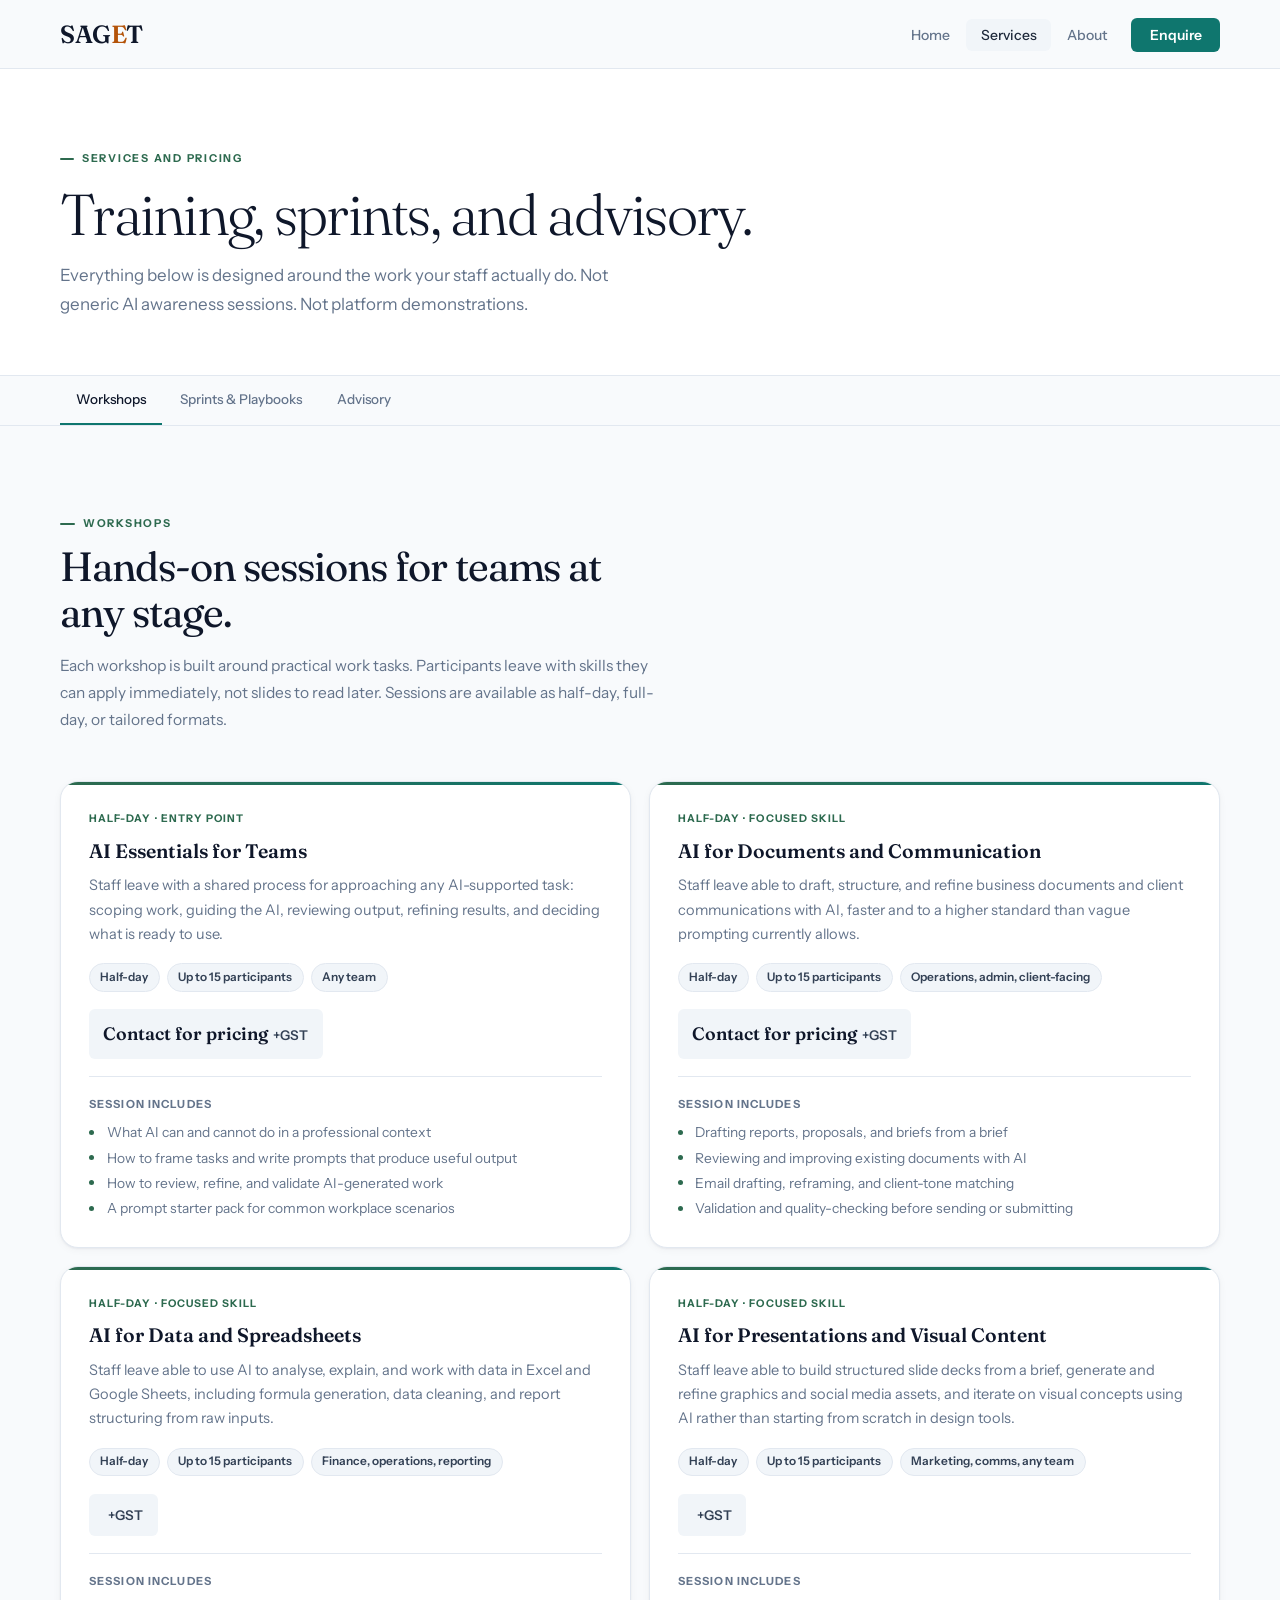
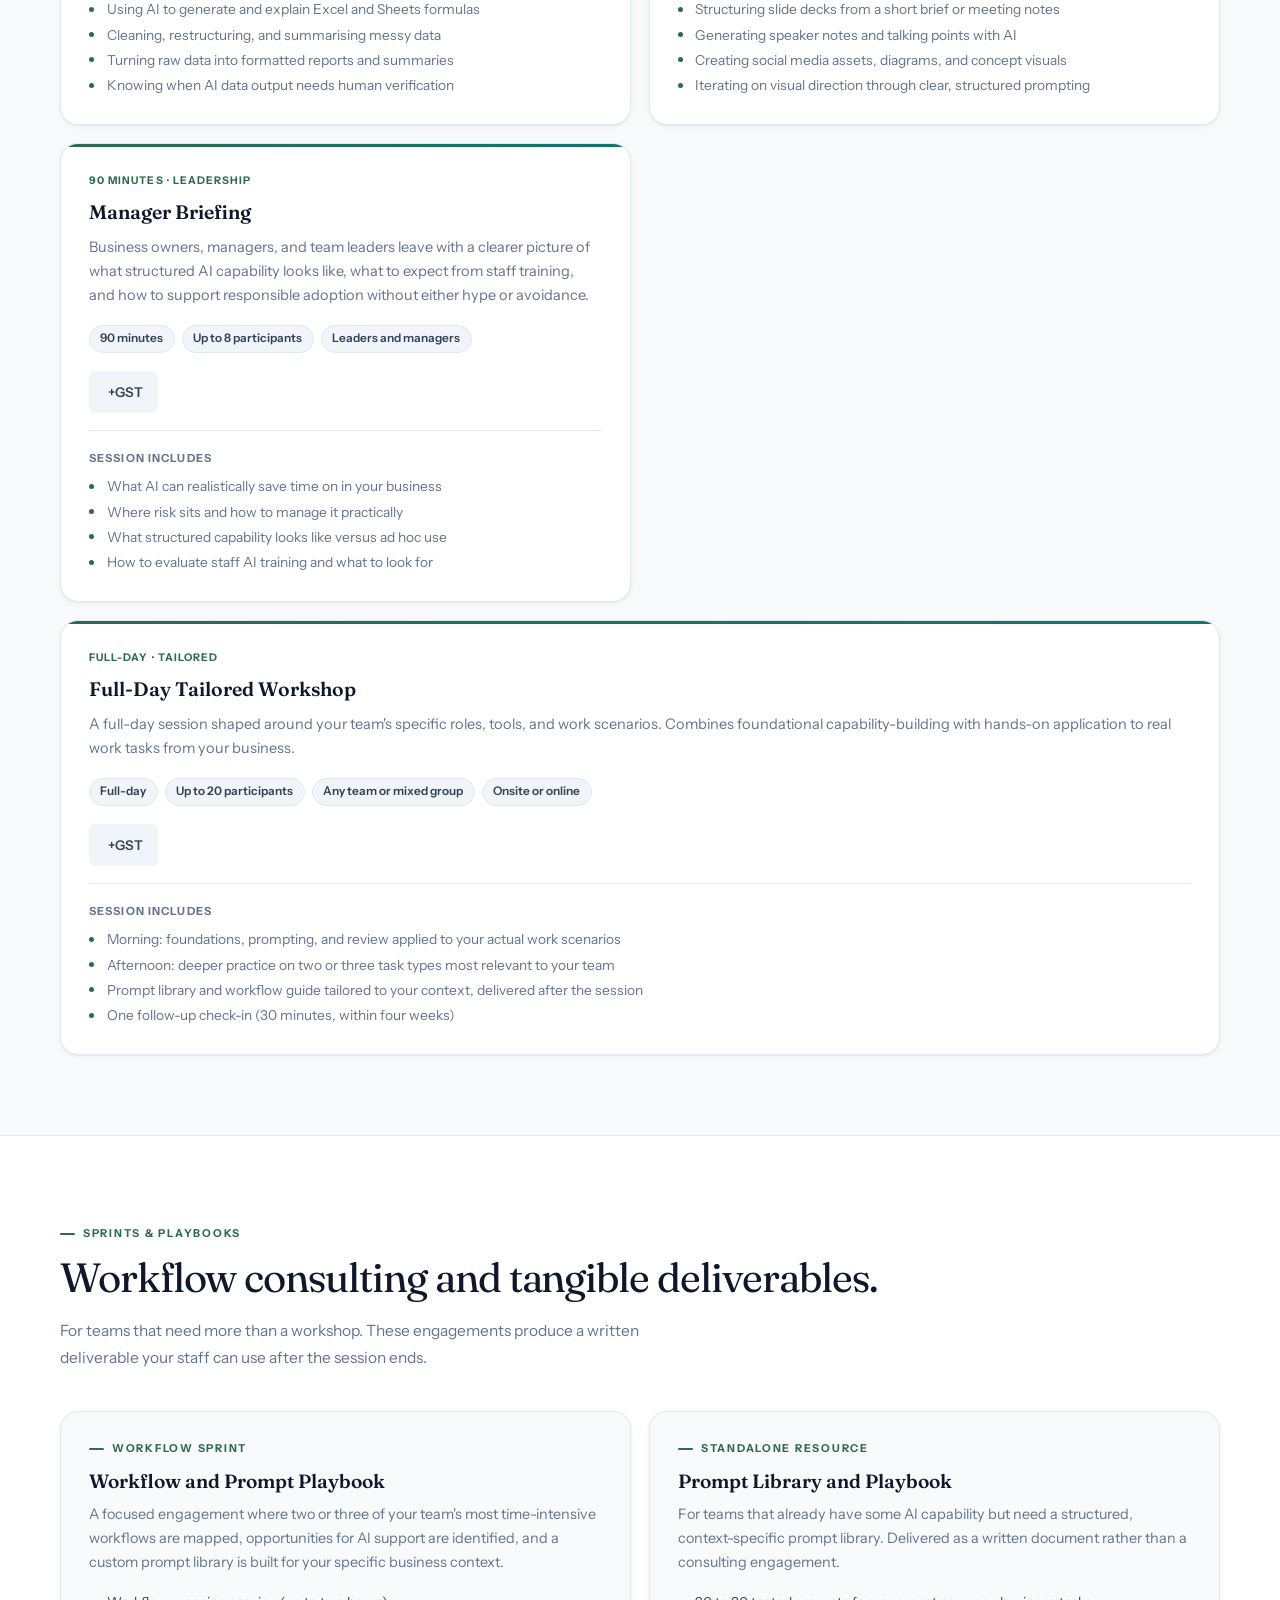
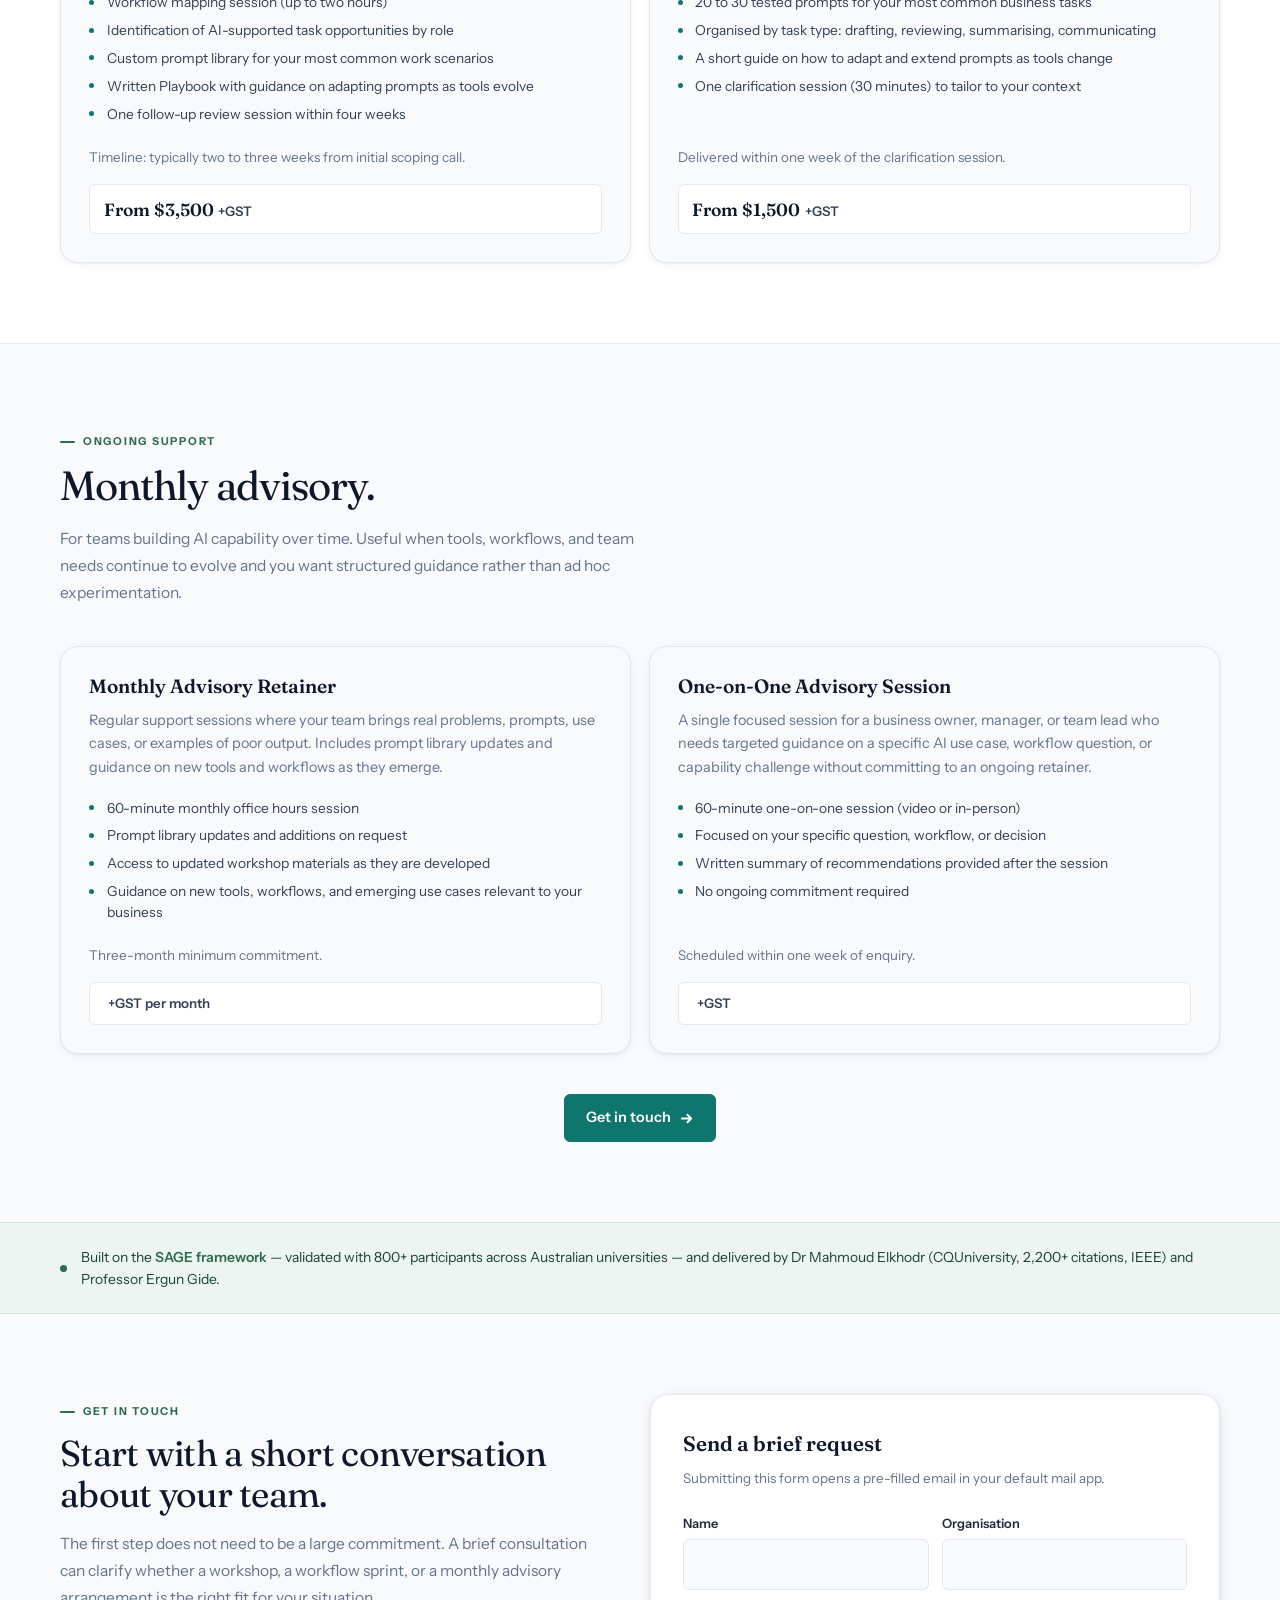
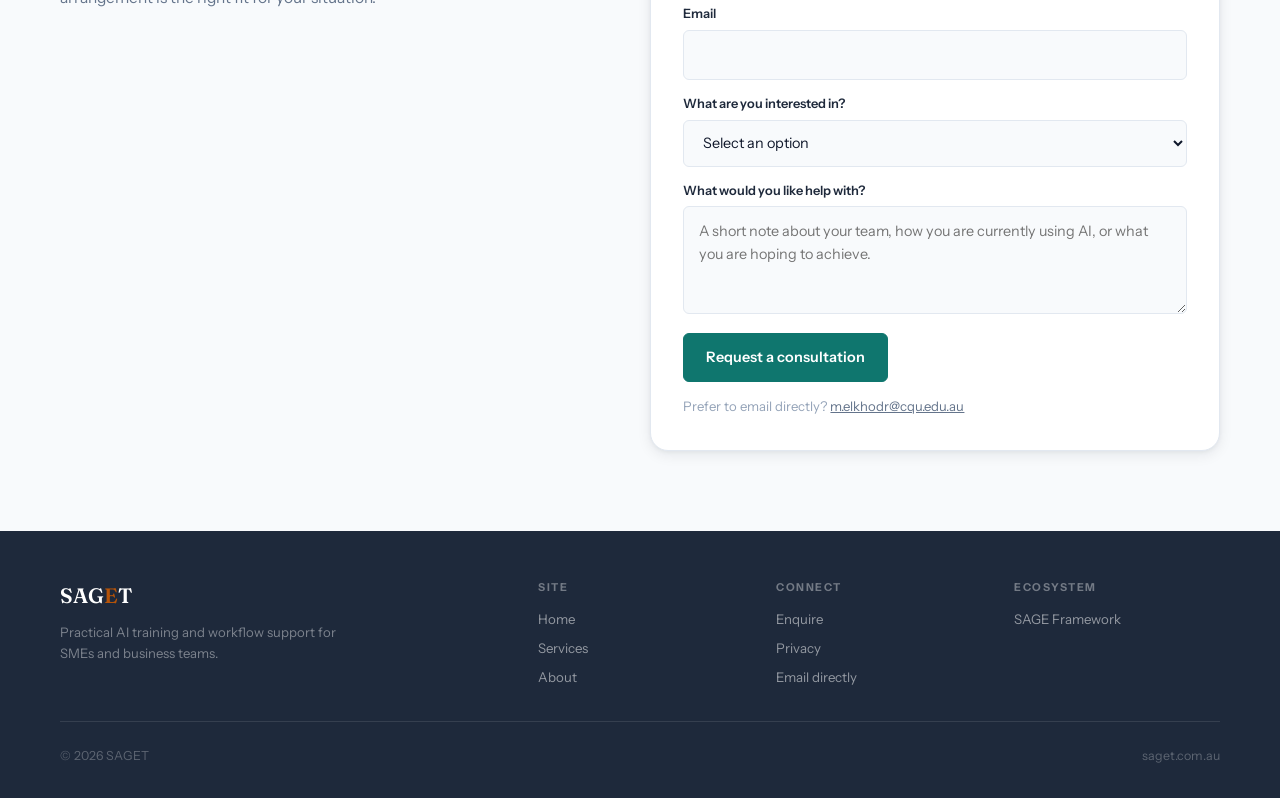
==== commit fd5a9af0: "Update services.html" ====
--- a/services.html
+++ b/services.html
@@ -92,7 +92,7 @@
               <span class="meta-tag">Up to 15 participants</span>
               <span class="meta-tag">Any team</span>
             </div>
-            <div class="workshop-price"><span>From $2,000</span> +GST</div>
+            <div class="workshop-price"><span>Contact for pricing</span> +GST</div>
             <div class="workshop-topics">
               <div class="workshop-topics-label">Session includes</div>
               <ul>
@@ -113,7 +113,7 @@
               <span class="meta-tag">Up to 15 participants</span>
               <span class="meta-tag">Operations, admin, client-facing</span>
             </div>
-            <div class="workshop-price"><span>From $2,200</span> +GST</div>
+            <div class="workshop-price"><span>Contact for pricing</span> +GST</div>
             <div class="workshop-topics">
               <div class="workshop-topics-label">Session includes</div>
               <ul>
@@ -134,7 +134,7 @@
               <span class="meta-tag">Up to 15 participants</span>
               <span class="meta-tag">Finance, operations, reporting</span>
             </div>
-            <div class="workshop-price"><span>From $2,200</span> +GST</div>
+            <div class="workshop-price"><span></span> +GST</div>
             <div class="workshop-topics">
               <div class="workshop-topics-label">Session includes</div>
               <ul>
@@ -155,7 +155,7 @@
               <span class="meta-tag">Up to 15 participants</span>
               <span class="meta-tag">Marketing, comms, any team</span>
             </div>
-            <div class="workshop-price"><span>From $2,200</span> +GST</div>
+            <div class="workshop-price"><span></span> +GST</div>
             <div class="workshop-topics">
               <div class="workshop-topics-label">Session includes</div>
               <ul>
@@ -176,7 +176,7 @@
               <span class="meta-tag">Up to 8 participants</span>
               <span class="meta-tag">Leaders and managers</span>
             </div>
-            <div class="workshop-price"><span>From $1,500</span> +GST</div>
+            <div class="workshop-price"><span></span> +GST</div>
             <div class="workshop-topics">
               <div class="workshop-topics-label">Session includes</div>
               <ul>
@@ -198,7 +198,7 @@
               <span class="meta-tag">Any team or mixed group</span>
               <span class="meta-tag">Onsite or online</span>
             </div>
-            <div class="workshop-price"><span>From $4,500</span> +GST</div>
+            <div class="workshop-price"><span></span> +GST</div>
             <div class="workshop-topics">
               <div class="workshop-topics-label">Session includes</div>
               <ul>
@@ -278,7 +278,7 @@
               <li>Guidance on new tools, workflows, and emerging use cases relevant to your business</li>
             </ul>
             <p style="font-size:0.84rem;color:var(--muted);margin-bottom:1rem;">Three-month minimum commitment.</p>
-            <div class="consulting-price"><span>From $750</span> +GST per month</div>
+            <div class="consulting-price"><span></span> +GST per month</div>
           </div>
 
           <div class="consulting-card">
@@ -291,7 +291,7 @@
               <li>No ongoing commitment required</li>
             </ul>
             <p style="font-size:0.84rem;color:var(--muted);margin-bottom:1rem;">Scheduled within one week of enquiry.</p>
-            <div class="consulting-price"><span>From $500</span> +GST</div>
+            <div class="consulting-price"><span></span> +GST</div>
           </div>
         </div>
 
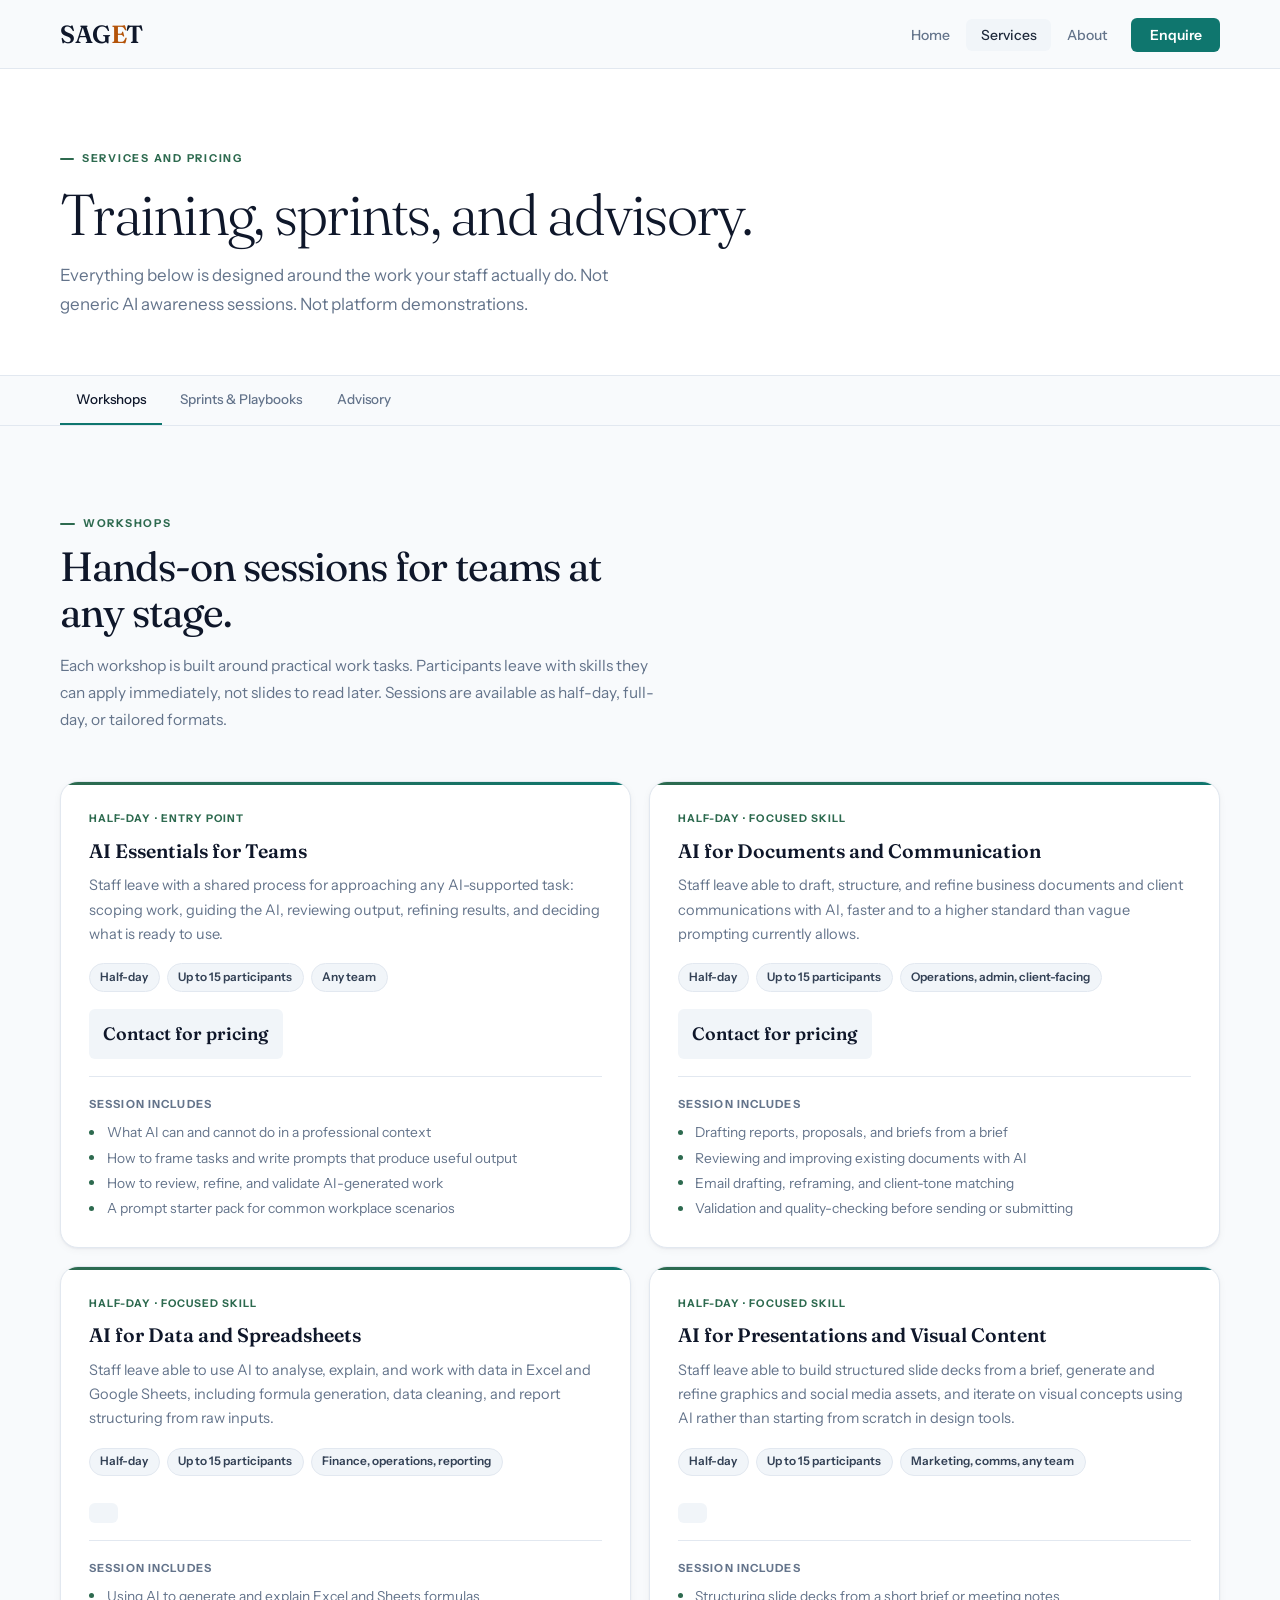
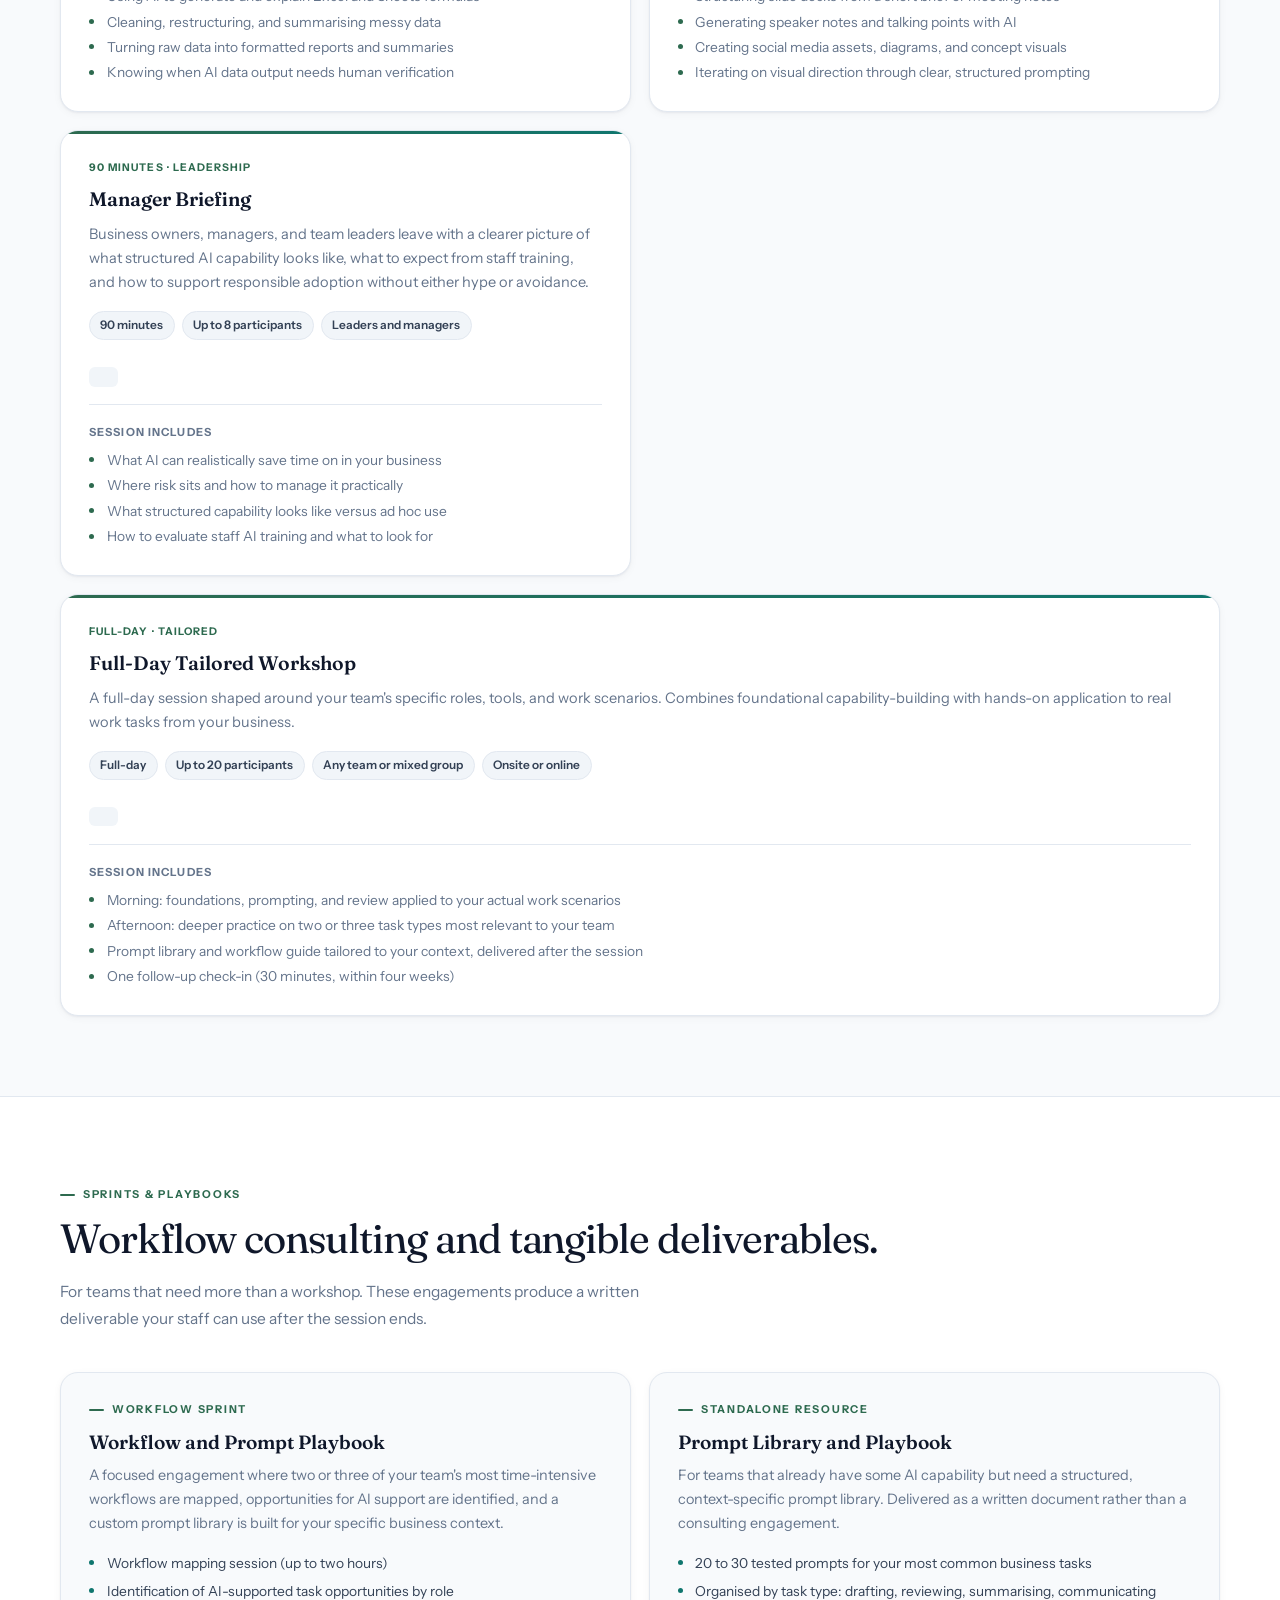
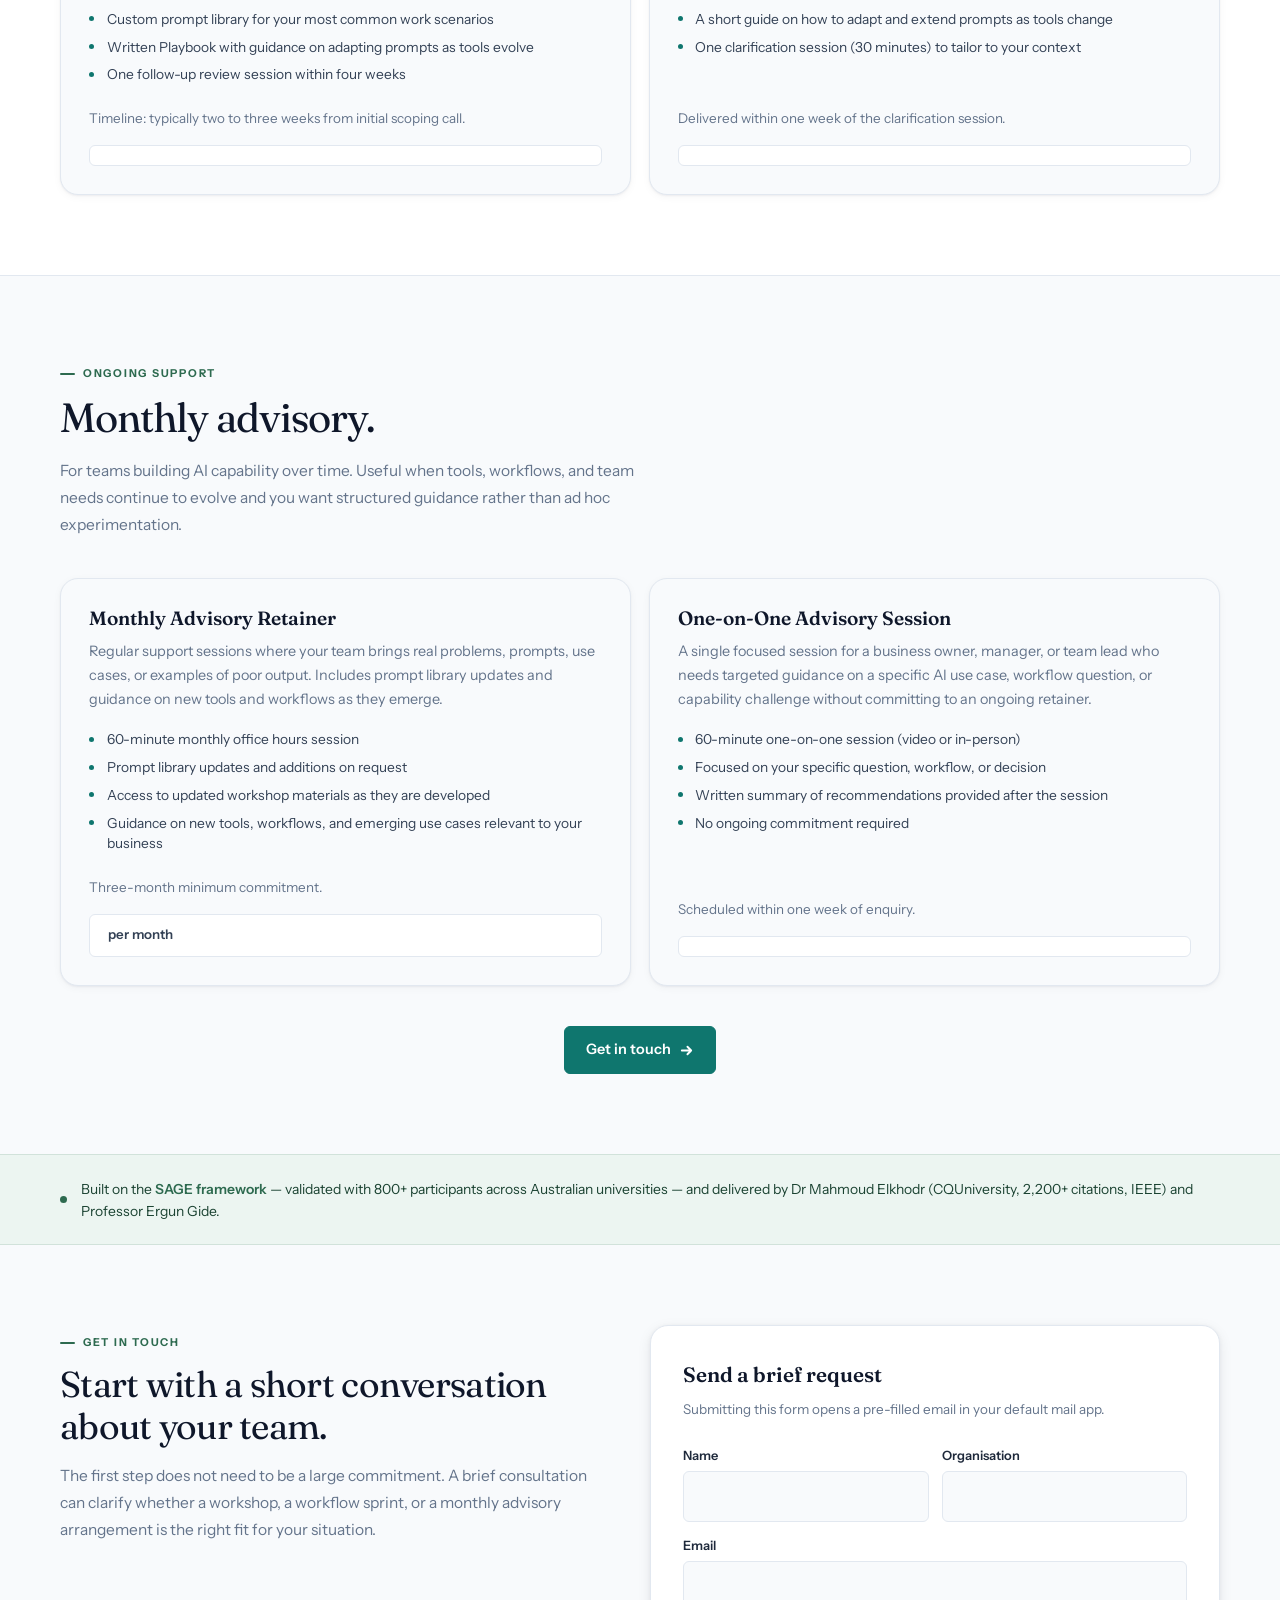
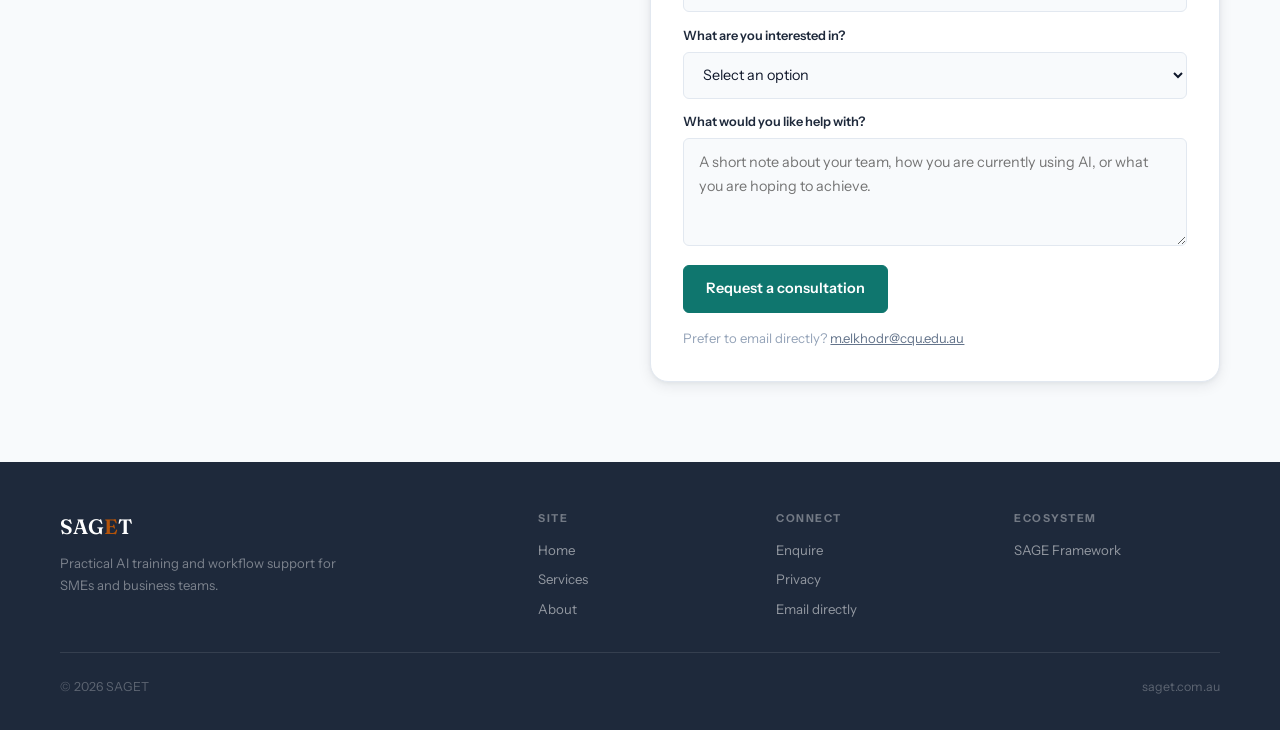
==== commit 49264020: "Update services.html" ====
--- a/services.html
+++ b/services.html
@@ -92,7 +92,7 @@
               <span class="meta-tag">Up to 15 participants</span>
               <span class="meta-tag">Any team</span>
             </div>
-            <div class="workshop-price"><span>Contact for pricing</span> +GST</div>
+            <div class="workshop-price"><span>Contact for pricing</span> </div>
             <div class="workshop-topics">
               <div class="workshop-topics-label">Session includes</div>
               <ul>
@@ -113,7 +113,7 @@
               <span class="meta-tag">Up to 15 participants</span>
               <span class="meta-tag">Operations, admin, client-facing</span>
             </div>
-            <div class="workshop-price"><span>Contact for pricing</span> +GST</div>
+            <div class="workshop-price"><span>Contact for pricing</span> </div>
             <div class="workshop-topics">
               <div class="workshop-topics-label">Session includes</div>
               <ul>
@@ -134,7 +134,7 @@
               <span class="meta-tag">Up to 15 participants</span>
               <span class="meta-tag">Finance, operations, reporting</span>
             </div>
-            <div class="workshop-price"><span></span> +GST</div>
+            <div class="workshop-price"><span></span> </div>
             <div class="workshop-topics">
               <div class="workshop-topics-label">Session includes</div>
               <ul>
@@ -155,7 +155,7 @@
               <span class="meta-tag">Up to 15 participants</span>
               <span class="meta-tag">Marketing, comms, any team</span>
             </div>
-            <div class="workshop-price"><span></span> +GST</div>
+            <div class="workshop-price"><span></span> </div>
             <div class="workshop-topics">
               <div class="workshop-topics-label">Session includes</div>
               <ul>
@@ -176,7 +176,7 @@
               <span class="meta-tag">Up to 8 participants</span>
               <span class="meta-tag">Leaders and managers</span>
             </div>
-            <div class="workshop-price"><span></span> +GST</div>
+            <div class="workshop-price"><span></span> </div>
             <div class="workshop-topics">
               <div class="workshop-topics-label">Session includes</div>
               <ul>
@@ -198,7 +198,7 @@
               <span class="meta-tag">Any team or mixed group</span>
               <span class="meta-tag">Onsite or online</span>
             </div>
-            <div class="workshop-price"><span></span> +GST</div>
+            <div class="workshop-price"><span></span> </div>
             <div class="workshop-topics">
               <div class="workshop-topics-label">Session includes</div>
               <ul>
@@ -237,7 +237,7 @@
               <li>One follow-up review session within four weeks</li>
             </ul>
             <p style="font-size:0.84rem;color:var(--muted);margin-bottom:1rem;">Timeline: typically two to three weeks from initial scoping call.</p>
-            <div class="consulting-price"><span>From $3,500</span> +GST</div>
+            <div class="consulting-price"><span></span> </div>
           </div>
 
           <div class="consulting-card">
@@ -251,7 +251,7 @@
               <li>One clarification session (30 minutes) to tailor to your context</li>
             </ul>
             <p style="font-size:0.84rem;color:var(--muted);margin-bottom:1rem;">Delivered within one week of the clarification session.</p>
-            <div class="consulting-price"><span>From $1,500</span> +GST</div>
+            <div class="consulting-price"><span></span> </div>
           </div>
 
         </div>
@@ -278,7 +278,7 @@
               <li>Guidance on new tools, workflows, and emerging use cases relevant to your business</li>
             </ul>
             <p style="font-size:0.84rem;color:var(--muted);margin-bottom:1rem;">Three-month minimum commitment.</p>
-            <div class="consulting-price"><span></span> +GST per month</div>
+            <div class="consulting-price"><span></span>  per month</div>
           </div>
 
           <div class="consulting-card">
@@ -291,7 +291,7 @@
               <li>No ongoing commitment required</li>
             </ul>
             <p style="font-size:0.84rem;color:var(--muted);margin-bottom:1rem;">Scheduled within one week of enquiry.</p>
-            <div class="consulting-price"><span></span> +GST</div>
+            <div class="consulting-price"><span></span> </div>
           </div>
         </div>
 
